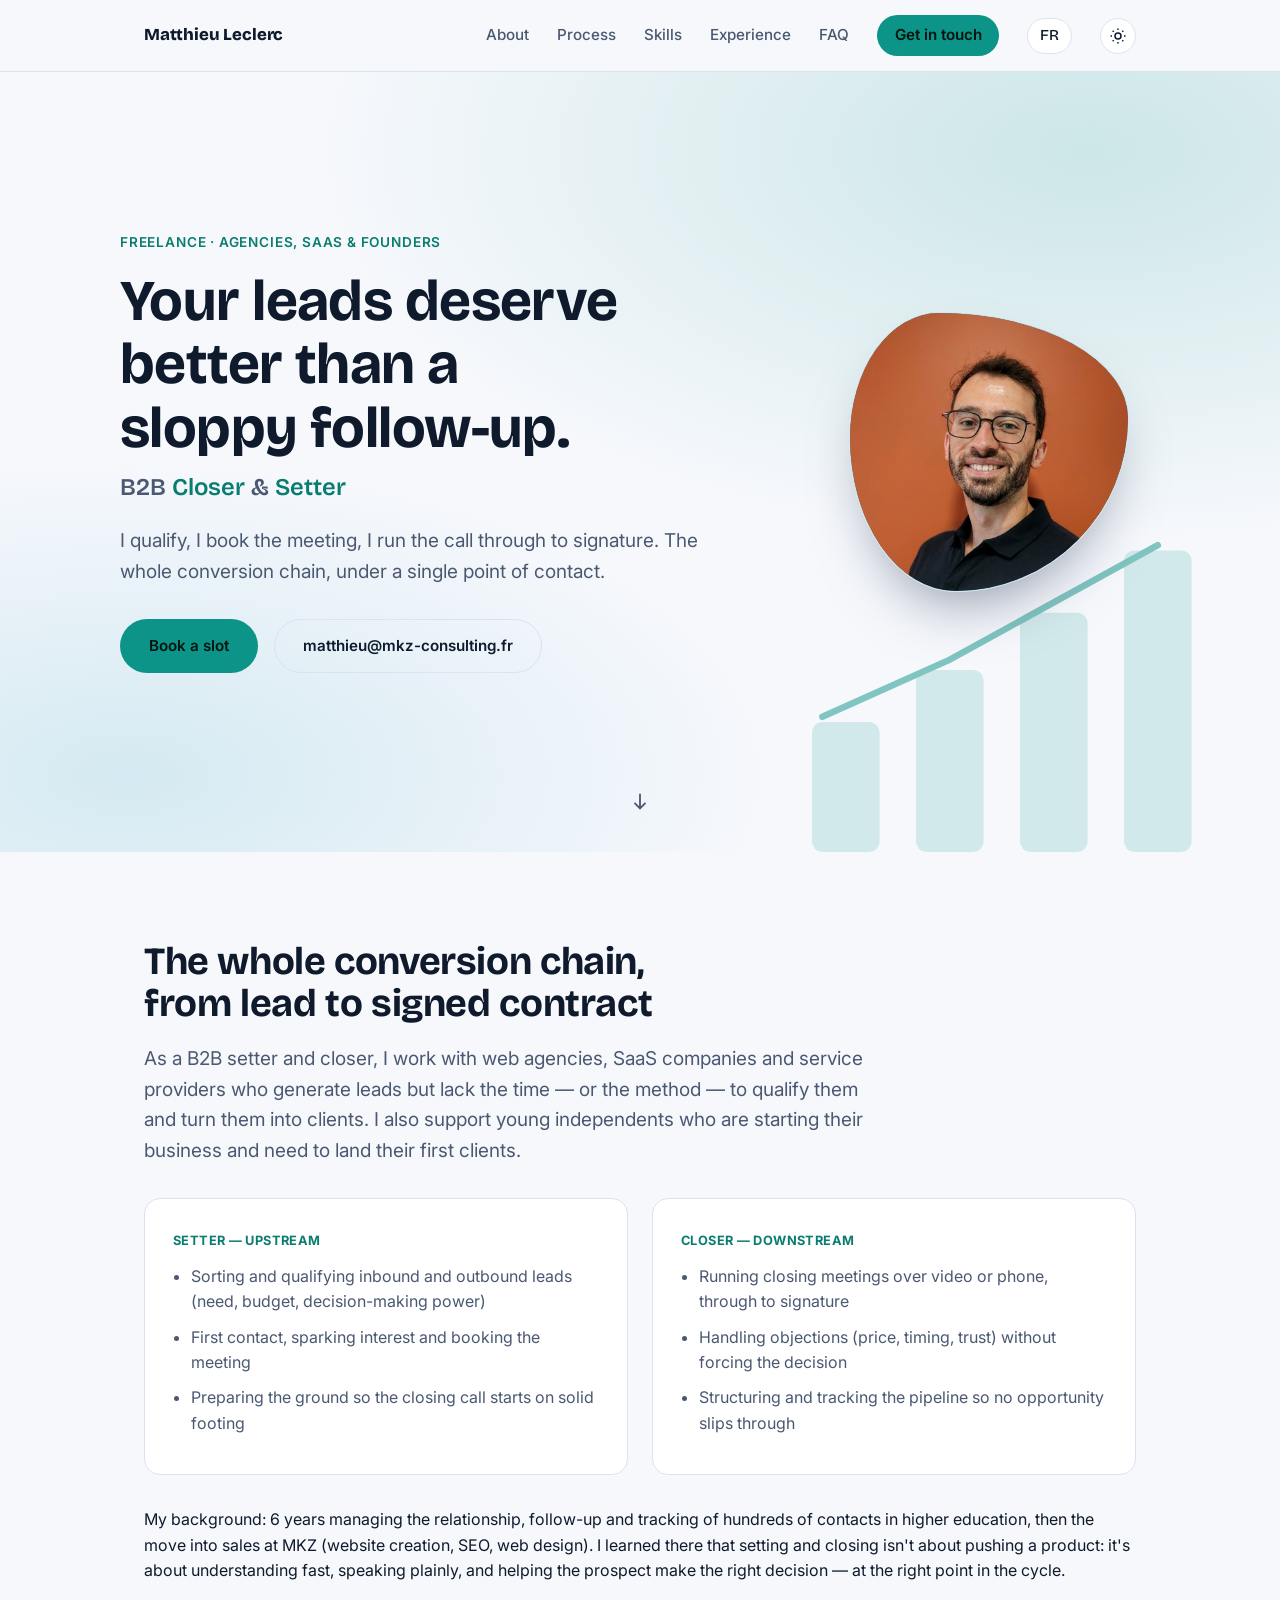
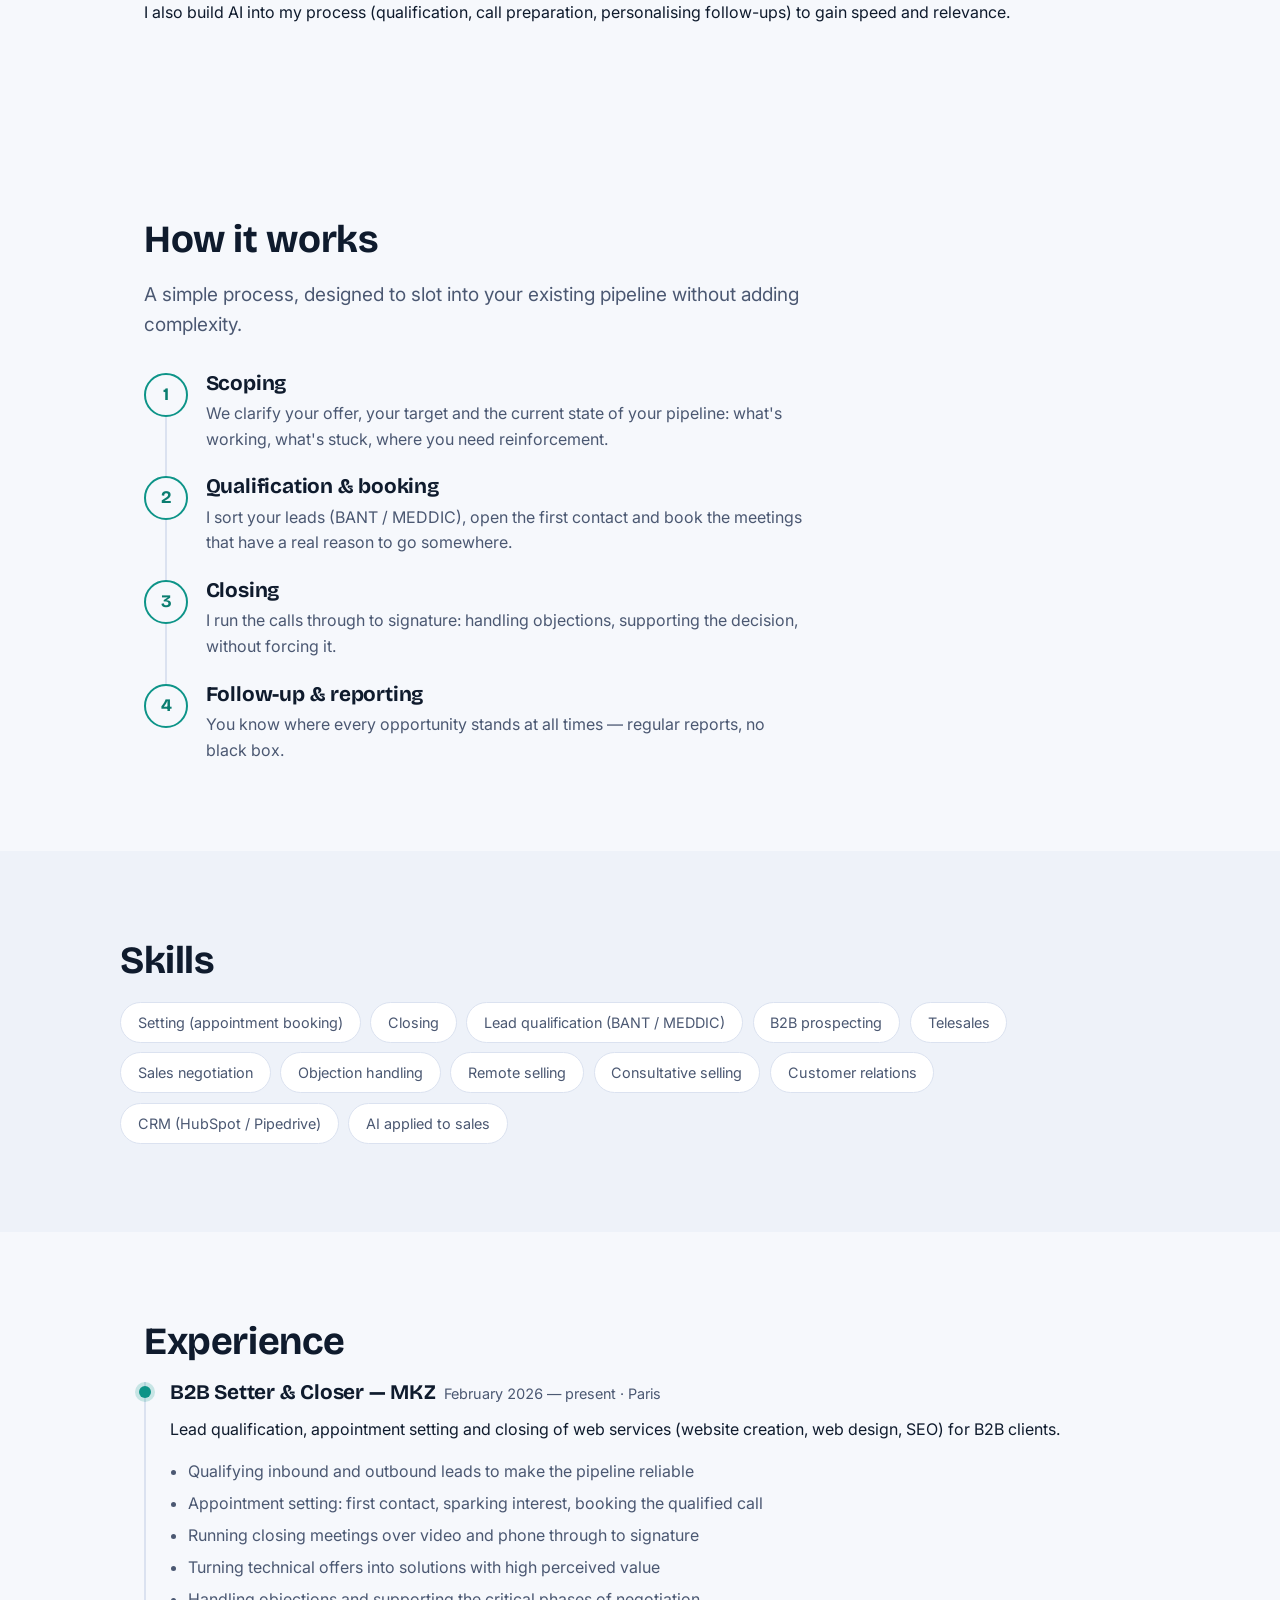
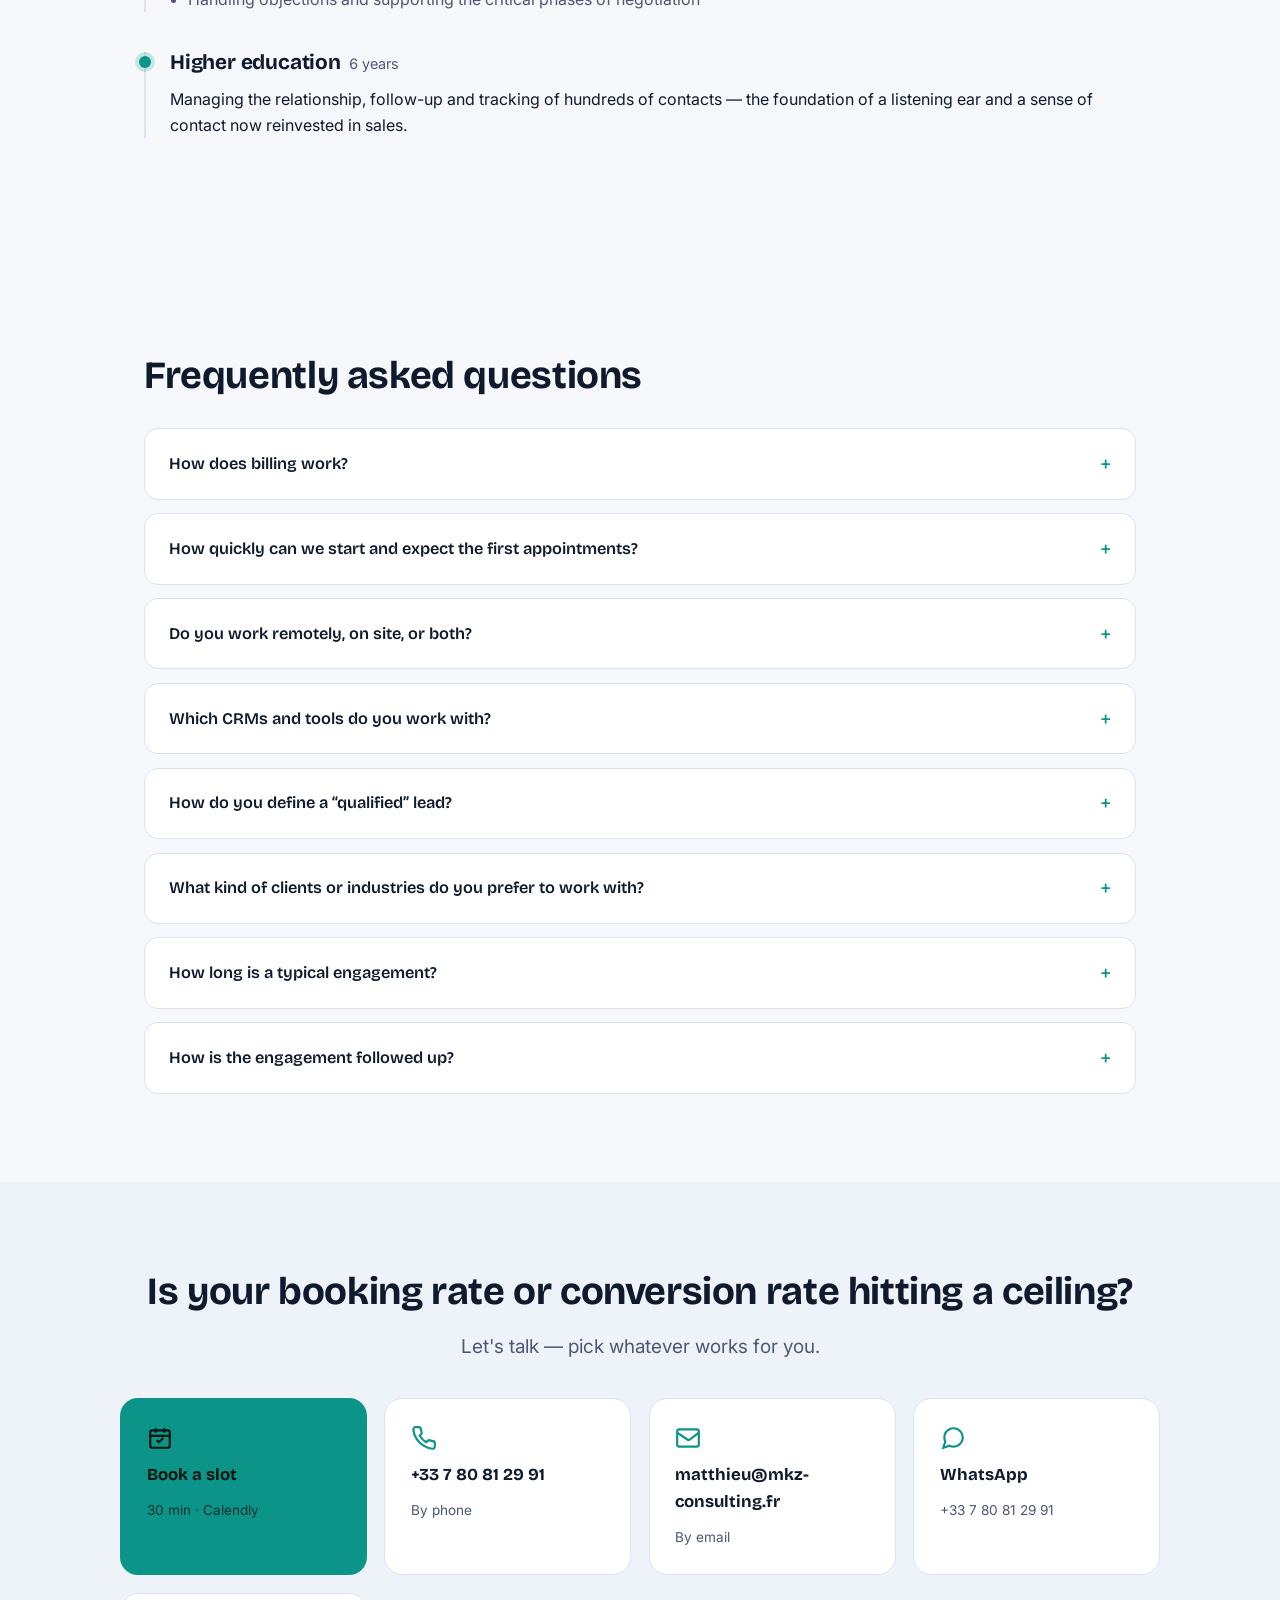
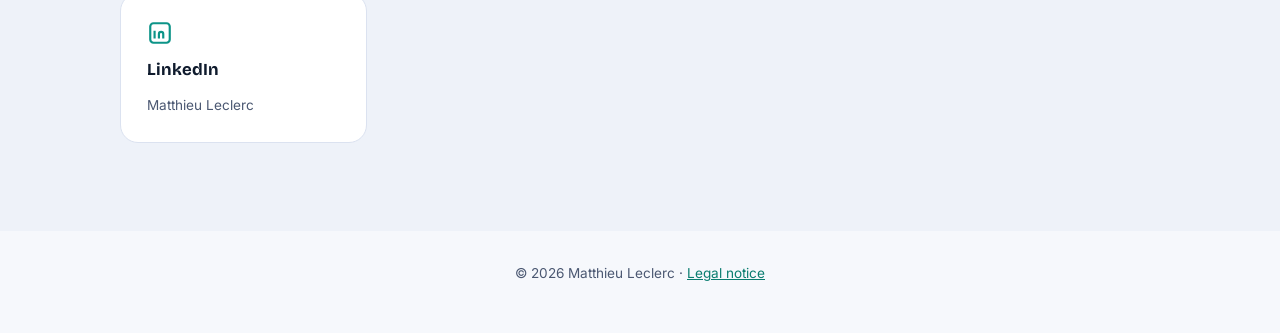
==== en/index.html @ a2249549 "Ajout de la version anglaise du site + bouton de bascule FR/EN - Pages traduites : en/index.html et " ====
<!DOCTYPE html>
<html lang="en">
<head>
<meta charset="UTF-8">
<meta name="viewport" content="width=device-width, initial-scale=1.0">
<script>document.documentElement.classList.add('js');</script>
<title>Matthieu Leclerc — B2B Closer & Setter</title>
<meta name="description" content="Matthieu Leclerc, freelance B2B Closer & Setter. Lead qualification, appointment setting and closing for web agencies and SaaS companies.">

<meta property="og:type" content="website">
<meta property="og:title" content="Matthieu Leclerc — B2B Closer & Setter">
<meta property="og:description" content="I turn your qualified leads into signed clients. Web agencies, SaaS, B2B services.">
<meta property="og:image" content="https://site-matthieu.mat-leclerc95.workers.dev/assets/og-image.png">
<meta property="og:image:width" content="1200">
<meta property="og:image:height" content="630">
<meta property="og:url" content="https://site-matthieu.mat-leclerc95.workers.dev/en/">
<meta property="og:locale" content="en_GB">
<meta property="og:locale:alternate" content="fr_FR">
<meta name="twitter:card" content="summary_large_image">
<meta name="twitter:image" content="https://site-matthieu.mat-leclerc95.workers.dev/assets/og-image.png">

<meta name="theme-color" content="#f6f8fc" media="(prefers-color-scheme: light)">
<meta name="theme-color" content="#0a1220" media="(prefers-color-scheme: dark)">

<link rel="canonical" href="https://site-matthieu.mat-leclerc95.workers.dev/en/">
<link rel="alternate" hreflang="fr" href="https://site-matthieu.mat-leclerc95.workers.dev/">
<link rel="alternate" hreflang="en" href="https://site-matthieu.mat-leclerc95.workers.dev/en/">
<link rel="alternate" hreflang="x-default" href="https://site-matthieu.mat-leclerc95.workers.dev/">

<link rel="icon" type="image/svg+xml" href="data:image/svg+xml,%3Csvg xmlns='http://www.w3.org/2000/svg' viewBox='0 0 64 64'%3E%3Crect width='64' height='64' rx='14' fill='%230a1220'/%3E%3Ctext x='32' y='43' font-family='Arial,sans-serif' font-weight='800' font-size='28' fill='%2334d9b4' text-anchor='middle'%3EML%3C/text%3E%3C/svg%3E">
<link rel="icon" type="image/png" sizes="32x32" href="../assets/favicon-32.png">
<link rel="apple-touch-icon" sizes="180x180" href="../assets/apple-touch-icon.png">
<link rel="manifest" href="../manifest.json">

<link rel="preload" as="image" href="../assets/photo.jpg" fetchpriority="high">

<link rel="preconnect" href="https://fonts.googleapis.com">
<link rel="preconnect" href="https://fonts.gstatic.com" crossorigin>
<link href="https://fonts.googleapis.com/css2?family=Bricolage+Grotesque:opsz,wght@12..96,500..800&family=Inter:wght@400;500;600;700&display=swap" rel="stylesheet">
<link rel="stylesheet" href="../style.css">

<script type="application/ld+json">
{
  "@context": "https://schema.org",
  "@type": "Person",
  "name": "Matthieu Leclerc",
  "jobTitle": "B2B Closer & Setter",
  "email": "mailto:matthieu@mkz-consulting.fr",
  "telephone": "+33780812991",
  "sameAs": ["https://www.linkedin.com/in/matthieu-leclerc-03a3b478/"],
  "worksFor": { "@type": "Organization", "name": "MKZ" },
  "knowsAbout": ["Closing", "Setting", "B2B prospecting", "Consultative selling", "Lead qualification"]
}
</script>
<script type="application/ld+json">
{
  "@context": "https://schema.org",
  "@type": "FAQPage",
  "mainEntity": [
    {
      "@type": "Question",
      "name": "How does billing work?",
      "acceptedAnswer": { "@type": "Answer", "text": "Billing adapts to your situation: payment in full at the start of the engagement, or deferred payment across several instalments if needed." }
    },
    {
      "@type": "Question",
      "name": "How quickly can we start and expect the first appointments?",
      "acceptedAnswer": { "@type": "Answer", "text": "From the first conversation: the engagement can start as early as the next day, within a week at most once the terms are agreed." }
    },
    {
      "@type": "Question",
      "name": "Do you work remotely, on site, or both?",
      "acceptedAnswer": { "@type": "Answer", "text": "Both: remotely, and on site anywhere in the Paris region (Île-de-France)." }
    },
    {
      "@type": "Question",
      "name": "Which CRMs and tools do you work with?",
      "acceptedAnswer": { "@type": "Answer", "text": "HubSpot, currently." }
    },
    {
      "@type": "Question",
      "name": "How do you define a qualified lead?",
      "acceptedAnswer": { "@type": "Answer", "text": "A contact that meets two criteria: they match the target profile (industry, company size, role or decision-making power), and they show concrete interest through an engaging action — downloading a document, visiting the pricing page, requesting a demo." }
    },
    {
      "@type": "Question",
      "name": "What kind of clients or industries do you prefer to work with?",
      "acceptedAnswer": { "@type": "Answer", "text": "Primarily young independents starting their business who need to land their first clients, along with web agencies, SaaS companies and B2B service providers. The situation matters more than the industry." }
    },
    {
      "@type": "Question",
      "name": "How long is a typical engagement?",
      "acceptedAnswer": { "@type": "Answer", "text": "Open to any type of engagement. So far, one-off projects only, but ongoing support is also possible." }
    },
    {
      "@type": "Question",
      "name": "How is the engagement followed up?",
      "acceptedAnswer": { "@type": "Answer", "text": "Active follow-up: regular progress check-ins, and a continuous line kept open between client and provider until the engagement is complete." }
    }
  ]
}
</script>
</head>
<body>

<a href="#main" class="skip-link">Skip to content</a>

<header class="nav" id="site-nav">
  <div class="nav-inner">
    <a href="#top" class="nav-logo">Matthieu Leclerc</a>

    <button type="button" class="nav-toggle" id="nav-toggle" aria-expanded="false" aria-controls="nav-menu">
      <span class="nav-toggle-bar"></span>
      <span class="nav-toggle-bar"></span>
      <span class="nav-toggle-bar"></span>
      <span class="sr-only">Menu</span>
    </button>

    <nav id="nav-menu" class="nav-menu">
      <a href="#about">About</a>
      <a href="#process">Process</a>
      <a href="#services">Skills</a>
      <a href="#parcours">Experience</a>
      <a href="#faq">FAQ</a>
      <a href="#contact" class="nav-cta">Get in touch</a>
      <a href="../" class="lang-switch" hreflang="fr" aria-label="Lire cette page en français">FR</a>
      <button type="button" class="theme-toggle" id="theme-toggle" aria-label="Switch theme">
        <svg class="icon-sun" viewBox="0 0 24 24" fill="none" stroke="currentColor" stroke-width="2"><circle cx="12" cy="12" r="4"/><path d="M12 2v2M12 20v2M4.9 4.9l1.4 1.4M17.7 17.7l1.4 1.4M2 12h2M20 12h2M4.9 19.1l1.4-1.4M17.7 6.3l1.4-1.4"/></svg>
        <svg class="icon-moon" viewBox="0 0 24 24" fill="none" stroke="currentColor" stroke-width="2"><path d="M21 12.8A9 9 0 1 1 11.2 3a7 7 0 0 0 9.8 9.8Z"/></svg>
      </button>
    </nav>
  </div>
</header>

<main id="main">

  <section class="hero" id="top">
    <div class="hero-bg" aria-hidden="true">
      <svg class="hero-bars" viewBox="0 0 200 120" preserveAspectRatio="xMidYMax slice" aria-hidden="true">
        <rect x="10" y="70" width="26" height="50" rx="4"/>
        <rect x="50" y="50" width="26" height="70" rx="4"/>
        <rect x="90" y="28" width="26" height="92" rx="4"/>
        <rect x="130" y="4" width="26" height="116" rx="4"/>
        <path d="M14 68 L63 46 L103 24 L143 2" stroke-linecap="round"/>
      </svg>
    </div>

    <div class="hero-inner reveal">
      <div class="hero-text">
        <p class="eyebrow">Freelance · Agencies, SaaS &amp; founders</p>
        <h1>Your leads deserve better than a sloppy follow-up.</h1>
        <p class="hero-role">B2B <span>Closer</span> &amp; <span>Setter</span></p>
        <p class="lead hero-lead">
          I qualify, I book the meeting, I run the call through to signature.
          The whole conversion chain, under a single point of contact.
        </p>
        <div class="hero-actions">
          <a href="https://calendly.com/matthieu-mkz-consulting/30min" class="btn btn-primary" target="_blank" rel="noopener">Book a slot</a>
          <a href="mailto:matthieu@mkz-consulting.fr" class="btn btn-ghost">matthieu@mkz-consulting.fr</a>
        </div>
      </div>

      <div class="hero-photo">
        <div class="hero-photo-fallback" aria-hidden="true">ML</div>
        <img src="../assets/photo.jpg" alt="Portrait of Matthieu Leclerc" class="hero-photo-img" width="800" height="800" loading="eager" fetchpriority="high" onerror="this.style.display='none'">
      </div>
    </div>

    <a href="#about" class="scroll-cue" aria-label="Discover more">
      <svg viewBox="0 0 24 24" fill="none" stroke="currentColor" stroke-width="2"><path d="M12 4v16M6 14l6 6 6-6"/></svg>
    </a>
  </section>

  <section id="about" class="section reveal">
    <h2>The whole conversion chain, from lead to signed contract</h2>
    <p class="lead">
      As a B2B setter and closer, I work with web agencies, SaaS companies and service providers
      who generate leads but lack the time — or the method — to qualify them and turn them into
      clients. I also support young independents who are starting their business and need to land
      their first clients.
    </p>

    <div class="grid-2">
      <div class="card reveal">
        <span class="tag">Setter — upstream</span>
        <ul>
          <li>Sorting and qualifying inbound and outbound leads (need, budget, decision-making power)</li>
          <li>First contact, sparking interest and booking the meeting</li>
          <li>Preparing the ground so the closing call starts on solid footing</li>
        </ul>
      </div>
      <div class="card reveal">
        <span class="tag">Closer — downstream</span>
        <ul>
          <li>Running closing meetings over video or phone, through to signature</li>
          <li>Handling objections (price, timing, trust) without forcing the decision</li>
          <li>Structuring and tracking the pipeline so no opportunity slips through</li>
        </ul>
      </div>
    </div>

    <p class="reveal">
      My background: 6 years managing the relationship, follow-up and tracking of hundreds of
      contacts in higher education, then the move into sales at MKZ (website creation, SEO,
      web design). I learned there that setting and closing isn't about pushing a product: it's
      about understanding fast, speaking plainly, and helping the prospect make the right decision —
      at the right point in the cycle.
    </p>
    <p class="reveal">
      I also build AI into my process (qualification, call preparation, personalising follow-ups)
      to gain speed and relevance.
    </p>
  </section>

  <section id="process" class="section">
    <h2 class="reveal">How it works</h2>
    <p class="lead reveal">
      A simple process, designed to slot into your existing pipeline without adding complexity.
    </p>

    <ol class="process-list">
      <li class="process-item reveal">
        <span class="process-num">1</span>
        <div>
          <h3>Scoping</h3>
          <p>We clarify your offer, your target and the current state of your pipeline: what's working, what's stuck, where you need reinforcement.</p>
        </div>
      </li>
      <li class="process-item reveal">
        <span class="process-num">2</span>
        <div>
          <h3>Qualification &amp; booking</h3>
          <p>I sort your leads (BANT / MEDDIC), open the first contact and book the meetings that have a real reason to go somewhere.</p>
        </div>
      </li>
      <li class="process-item reveal">
        <span class="process-num">3</span>
        <div>
          <h3>Closing</h3>
          <p>I run the calls through to signature: handling objections, supporting the decision, without forcing it.</p>
        </div>
      </li>
      <li class="process-item reveal">
        <span class="process-num">4</span>
        <div>
          <h3>Follow-up &amp; reporting</h3>
          <p>You know where every opportunity stands at all times — regular reports, no black box.</p>
        </div>
      </li>
    </ol>
  </section>

  <section id="services" class="section section-alt">
    <h2 class="reveal">Skills</h2>
    <div class="tags reveal">
      <span>Setting (appointment booking)</span>
      <span>Closing</span>
      <span>Lead qualification (BANT / MEDDIC)</span>
      <span>B2B prospecting</span>
      <span>Telesales</span>
      <span>Sales negotiation</span>
      <span>Objection handling</span>
      <span>Remote selling</span>
      <span>Consultative selling</span>
      <span>Customer relations</span>
      <span>CRM (HubSpot / Pipedrive)</span>
      <span>AI applied to sales</span>
    </div>
  </section>

  <section id="parcours" class="section">
    <h2 class="reveal">Experience</h2>
    <div class="timeline-item reveal">
      <div class="timeline-heading">
        <h3>B2B Setter &amp; Closer — MKZ</h3>
        <span class="timeline-date">February 2026 — present · Paris</span>
      </div>
      <p>
        Lead qualification, appointment setting and closing of web services (website creation,
        web design, SEO) for B2B clients.
      </p>
      <ul>
        <li>Qualifying inbound and outbound leads to make the pipeline reliable</li>
        <li>Appointment setting: first contact, sparking interest, booking the qualified call</li>
        <li>Running closing meetings over video and phone through to signature</li>
        <li>Turning technical offers into solutions with high perceived value</li>
        <li>Handling objections and supporting the critical phases of negotiation</li>
      </ul>
    </div>
    <div class="timeline-item reveal">
      <div class="timeline-heading">
        <h3>Higher education</h3>
        <span class="timeline-date">6 years</span>
      </div>
      <p>
        Managing the relationship, follow-up and tracking of hundreds of contacts — the foundation
        of a listening ear and a sense of contact now reinvested in sales.
      </p>
    </div>
  </section>

  <section id="faq" class="section">
    <h2 class="reveal">Frequently asked questions</h2>

    <div class="faq-list reveal">
      <details class="faq-item">
        <summary>How does billing work?</summary>
        <p>Billing adapts to your situation: payment in full at the start of the engagement, or deferred payment across several instalments if needed.</p>
      </details>
      <details class="faq-item">
        <summary>How quickly can we start and expect the first appointments?</summary>
        <p>From the first conversation: the engagement can start as early as the next day, within a week at most once the terms are agreed.</p>
      </details>
      <details class="faq-item">
        <summary>Do you work remotely, on site, or both?</summary>
        <p>Both: remotely, and on site anywhere in the Paris region (Île-de-France).</p>
      </details>
      <details class="faq-item">
        <summary>Which CRMs and tools do you work with?</summary>
        <p>HubSpot, currently.</p>
      </details>
      <details class="faq-item">
        <summary>How do you define a &ldquo;qualified&rdquo; lead?</summary>
        <p>A contact that meets two criteria: they match the target profile (industry, company size, role or decision-making power), and they show concrete interest through an engaging action — downloading a document, visiting the pricing page, requesting a demo&hellip;</p>
      </details>
      <details class="faq-item">
        <summary>What kind of clients or industries do you prefer to work with?</summary>
        <p>Primarily young independents starting their business who need to land their first clients, along with web agencies, SaaS companies and B2B service providers. The situation matters more than the industry: tradespeople, sales reps, consultants&hellip;</p>
      </details>
      <details class="faq-item">
        <summary>How long is a typical engagement?</summary>
        <p>Open to any type of engagement. So far, one-off projects only, but I'm also available for ongoing support.</p>
      </details>
      <details class="faq-item">
        <summary>How is the engagement followed up?</summary>
        <p>Active follow-up: regular progress check-ins, and a continuous line kept open between you and me until the engagement is complete.</p>
      </details>
    </div>
  </section>

  <section id="contact" class="section section-alt contact">
    <h2 class="reveal">Is your booking rate or conversion rate hitting a ceiling?</h2>
    <p class="lead reveal">Let's talk — pick whatever works for you.</p>

    <div class="contact-grid reveal">
      <a href="https://calendly.com/matthieu-mkz-consulting/30min" class="contact-card contact-card-primary" target="_blank" rel="noopener">
        <svg class="contact-icon" viewBox="0 0 24 24" fill="none" stroke="currentColor" stroke-width="2"><rect x="3" y="5" width="18" height="16" rx="2"/><path d="M3 10h18M8 3v4M16 3v4"/><path d="M9 14l2 2 4-4"/></svg>
        <span class="contact-label">Book a slot</span>
        <span class="contact-value">30 min · Calendly</span>
      </a>
      <a href="tel:+33780812991" class="contact-card">
        <svg class="contact-icon" viewBox="0 0 24 24" fill="none" stroke="currentColor" stroke-width="2"><path d="M22 16.92v3a2 2 0 0 1-2.18 2 19.79 19.79 0 0 1-8.63-3.07 19.5 19.5 0 0 1-6-6 19.79 19.79 0 0 1-3.07-8.67A2 2 0 0 1 4.11 2h3a2 2 0 0 1 2 1.72c.127.96.361 1.903.7 2.81a2 2 0 0 1-.45 2.11L8.09 9.91a16 16 0 0 0 6 6l1.27-1.27a2 2 0 0 1 2.11-.45c.907.339 1.85.573 2.81.7A2 2 0 0 1 22 16.92z"/></svg>
        <span class="contact-label">+33 7 80 81 29 91</span>
        <span class="contact-value">By phone</span>
      </a>
      <a href="mailto:matthieu@mkz-consulting.fr" class="contact-card">
        <svg class="contact-icon" viewBox="0 0 24 24" fill="none" stroke="currentColor" stroke-width="2"><rect x="2" y="4" width="20" height="16" rx="2"/><path d="m2 7 9.4 6.4a2 2 0 0 0 2.2 0L22 7"/></svg>
        <span class="contact-label">matthieu@mkz-consulting.fr</span>
        <span class="contact-value">By email</span>
      </a>
      <a href="https://wa.me/33780812991" class="contact-card" target="_blank" rel="noopener">
        <svg class="contact-icon" viewBox="0 0 24 24" fill="none" stroke="currentColor" stroke-width="2"><path d="M21 11.5a8.38 8.38 0 0 1-.9 3.8 8.5 8.5 0 0 1-7.6 4.7 8.38 8.38 0 0 1-3.8-.9L3 21l1.9-5.7a8.38 8.38 0 0 1-.9-3.8 8.5 8.5 0 0 1 4.7-7.6 8.38 8.38 0 0 1 3.8-.9h.5a8.48 8.48 0 0 1 8 8v.5z"/></svg>
        <span class="contact-label">WhatsApp</span>
        <span class="contact-value">+33 7 80 81 29 91</span>
      </a>
      <a href="https://www.linkedin.com/in/matthieu-leclerc-03a3b478/" class="contact-card" target="_blank" rel="noopener">
        <svg class="contact-icon" viewBox="0 0 24 24" fill="none" stroke="currentColor" stroke-width="2"><rect x="3" y="3" width="18" height="18" rx="3"/><path d="M7 10v7M7 7v.01M11 17v-4a2 2 0 0 1 4 0v4M11 13v4"/></svg>
        <span class="contact-label">LinkedIn</span>
        <span class="contact-value">Matthieu Leclerc</span>
      </a>
    </div>
  </section>

</main>

<footer class="footer">
  <p>&copy; 2026 Matthieu Leclerc · <a href="legal-notice.html">Legal notice</a></p>
</footer>

<script src="../script.js"></script>
<!-- Cloudflare Web Analytics --><script type='module' src='https://static.cloudflareinsights.com/beacon.min.js' data-cf-beacon='{"token": "97b9f2d6d4c640fead3e6858c09aead7"}'></script><!-- End Cloudflare Web Analytics -->
</body>
</html>
---- style.css ----
/* ---------- Design tokens ---------- */
:root {
  --bg: #f6f8fc;
  --bg-alt: #eef2f9;
  --surface: #ffffff;
  --surface-hover: #f7f9fd;
  --border: #dbe2f0;
  --text: #0f1b2d;
  --text-muted: #4b5872;
  --accent: #0d9488;
  --accent-2: #0891b2;
  --accent-ink: #04140f;
  --accent-text: #0a7d70;
  --shadow: 220 45% 20%;

  --font-display: 'Bricolage Grotesque', system-ui, -apple-system, Segoe UI, sans-serif;
  --font-body: 'Inter', system-ui, -apple-system, Segoe UI, sans-serif;
  --max-width: 1040px;
  --nav-h: 72px;
}

@media (prefers-color-scheme: dark) {
  :root:not([data-theme="light"]) {
    --bg: #0a1220;
    --bg-alt: #0f1a2e;
    --surface: #131f35;
    --surface-hover: #182742;
    --border: #24334f;
    --text: #eef2fb;
    --text-muted: #94a3c2;
    --accent: #2dd4bf;
    --accent-2: #22d3ee;
    --accent-ink: #032420;
    --accent-text: #2dd4bf;
    --shadow: 220 60% 4%;
  }
}

:root[data-theme="dark"] {
  --bg: #0a1220;
  --bg-alt: #0f1a2e;
  --surface: #131f35;
  --surface-hover: #182742;
  --border: #24334f;
  --text: #eef2fb;
  --text-muted: #94a3c2;
  --accent: #2dd4bf;
  --accent-2: #22d3ee;
  --accent-ink: #032420;
  --shadow: 220 60% 4%;
}

/* ---------- Reset & base ---------- */
* { box-sizing: border-box; }
html { scroll-behavior: smooth; }

@media (prefers-reduced-motion: reduce) {
  html { scroll-behavior: auto; }
  *, *::before, *::after { animation-duration: 0.01ms !important; animation-iteration-count: 1 !important; transition-duration: 0.01ms !important; scroll-behavior: auto !important; }
}

body {
  margin: 0;
  font-family: var(--font-body);
  background: var(--bg);
  color: var(--text);
  line-height: 1.6;
  transition: background-color .3s ease, color .3s ease;
}

img { max-width: 100%; display: block; }

h1, h2, h3 {
  font-family: var(--font-display);
  line-height: 1.1;
  font-weight: 700;
  text-wrap: balance;
  letter-spacing: -0.01em;
}

h2 { font-size: clamp(1.6rem, 1.15rem + 2vw, 2.4rem); margin: 0 0 1.25rem; }
h3 { font-size: clamp(1.1rem, 1rem + 0.5vw, 1.3rem); margin: 0 0 0.25rem; color: var(--text); }

p { margin: 0 0 1rem; }
a { color: var(--accent-text); }

.lead { font-size: clamp(1.02rem, 0.95rem + 0.3vw, 1.2rem); color: var(--text-muted); max-width: 62ch; }

.sr-only {
  position: absolute; width: 1px; height: 1px; padding: 0; margin: -1px;
  overflow: hidden; clip: rect(0,0,0,0); white-space: nowrap; border: 0;
}

.skip-link {
  position: absolute; left: 1rem; top: -3rem;
  background: var(--accent); color: var(--accent-ink);
  padding: 0.6rem 1rem; border-radius: 8px; font-weight: 600;
  transition: top .2s ease; z-index: 100;
}
.skip-link:focus { top: 1rem; }

:focus-visible {
  outline: 2px solid var(--accent);
  outline-offset: 3px;
  border-radius: 4px;
}

/* ---------- Nav ---------- */
.nav {
  position: sticky;
  top: 0;
  z-index: 20;
  height: var(--nav-h);
  display: flex;
  align-items: center;
  background: color-mix(in srgb, var(--bg) 82%, transparent);
  backdrop-filter: blur(10px);
  border-bottom: 1px solid var(--border);
}

.nav-inner {
  max-width: var(--max-width);
  margin: 0 auto;
  padding: 0 1.5rem;
  width: 100%;
  display: flex;
  align-items: center;
  justify-content: space-between;
  gap: 1rem;
}

.nav-logo {
  font-family: var(--font-display);
  font-weight: 800;
  letter-spacing: -0.01em;
  color: var(--text);
  text-decoration: none;
  font-size: 1.05rem;
}

.nav-menu {
  display: flex;
  align-items: center;
  gap: 1.75rem;
}

.nav-menu a {
  color: var(--text-muted);
  text-decoration: none;
  font-size: 0.95rem;
  font-weight: 500;
  transition: color .15s ease;
}
.nav-menu a:hover { color: var(--text); }
.nav-menu a.active:not(.nav-cta) { color: var(--text); font-weight: 600; }

.nav-cta {
  color: var(--accent-ink) !important;
  background: var(--accent);
  padding: 0.55rem 1.1rem;
  border-radius: 999px;
  font-weight: 600 !important;
  transition: transform .15s ease, background .15s ease;
}
.nav-cta:hover { background: var(--accent-2); transform: translateY(-1px); }

.theme-toggle {
  display: inline-flex;
  align-items: center;
  justify-content: center;
  width: 36px; height: 36px;
  border-radius: 50%;
  border: 1px solid var(--border);
  background: var(--surface);
  color: var(--text);
  cursor: pointer;
  padding: 0;
}

.lang-switch {
  display: inline-flex;
  align-items: center;
  justify-content: center;
  min-width: 36px; height: 36px;
  padding: 0 0.7rem;
  border-radius: 999px;
  border: 1px solid var(--border);
  background: var(--surface);
  color: var(--text) !important;
  font-family: var(--font-display);
  font-weight: 700;
  font-size: 0.8rem;
  letter-spacing: 0.04em;
  text-decoration: none;
  transition: border-color .15s ease, color .15s ease, transform .15s ease;
}
.lang-switch:hover { border-color: var(--accent); color: var(--accent-text) !important; transform: translateY(-1px); }
.theme-toggle svg { width: 18px; height: 18px; }
.theme-toggle .icon-moon { display: none; }
@media (prefers-color-scheme: dark) {
  :root:not([data-theme="light"]) .theme-toggle .icon-sun { display: none; }
  :root:not([data-theme="light"]) .theme-toggle .icon-moon { display: block; }
}
:root[data-theme="dark"] .theme-toggle .icon-sun { display: none; }
:root[data-theme="dark"] .theme-toggle .icon-moon { display: block; }

.nav-toggle {
  display: none;
  flex-direction: column;
  justify-content: center;
  gap: 4px;
  width: 40px; height: 40px;
  border-radius: 8px;
  border: 1px solid var(--border);
  background: var(--surface);
  cursor: pointer;
  padding: 0;
}
.nav-toggle-bar {
  width: 18px; height: 2px; margin: 0 auto;
  background: var(--text);
  transition: transform .2s ease, opacity .2s ease;
}
.nav-toggle[aria-expanded="true"] .nav-toggle-bar:nth-child(1) { transform: translateY(6px) rotate(45deg); }
.nav-toggle[aria-expanded="true"] .nav-toggle-bar:nth-child(2) { opacity: 0; }
.nav-toggle[aria-expanded="true"] .nav-toggle-bar:nth-child(3) { transform: translateY(-6px) rotate(-45deg); }

@media (max-width: 760px) {
  .nav-toggle { display: flex; }
  .nav-menu {
    position: absolute;
    top: var(--nav-h);
    left: 0; right: 0;
    flex-direction: column;
    align-items: stretch;
    gap: 0;
    background: var(--bg);
    border-bottom: 1px solid var(--border);
    padding: 0.5rem 1.5rem 1.25rem;
    transform: translateY(-8px);
    opacity: 0;
    pointer-events: none;
    transition: transform .2s ease, opacity .2s ease;
  }
  .nav-menu.is-open {
    transform: translateY(0);
    opacity: 1;
    pointer-events: auto;
  }
  .nav-menu a { padding: 0.85rem 0; border-bottom: 1px solid var(--border); }
  .nav-cta { text-align: center; margin-top: 0.75rem; }
  .theme-toggle { margin-top: 0.75rem; align-self: flex-start; }
  .lang-switch { margin-top: 0.75rem; align-self: flex-start; }
}

/* ---------- Hero ---------- */
.hero {
  position: relative;
  overflow: hidden;
  padding: clamp(2.5rem, 6vw, 5rem) 1.5rem clamp(3rem, 8vw, 6rem);
  min-height: min(92vh, 780px);
  display: flex;
  align-items: center;
}

.hero-bg {
  position: absolute;
  inset: 0;
  z-index: -1;
  background:
    radial-gradient(60% 50% at 85% 10%, color-mix(in srgb, var(--accent) 18%, transparent), transparent),
    radial-gradient(50% 40% at 10% 90%, color-mix(in srgb, var(--accent-2) 14%, transparent), transparent),
    var(--bg);
}

.hero-bars {
  position: absolute;
  right: -2%;
  bottom: 0;
  width: min(46vw, 520px);
  height: auto;
  opacity: 0.5;
  fill: none;
}
.hero-bars rect { fill: color-mix(in srgb, var(--accent) 30%, transparent); }
.hero-bars path { stroke: var(--accent); stroke-width: 2.5; }

.hero-inner {
  position: relative;
  max-width: var(--max-width);
  margin: 0 auto;
  width: 100%;
  display: grid;
  grid-template-columns: 1.3fr 0.7fr;
  align-items: center;
  gap: clamp(2rem, 5vw, 4rem);
}

.eyebrow {
  font-size: 0.85rem;
  font-weight: 600;
  letter-spacing: 0.06em;
  text-transform: uppercase;
  color: var(--accent-text);
  margin: 0 0 1rem;
}

.hero-text h1 {
  font-size: clamp(2.1rem, 1.5rem + 3.4vw, 3.6rem);
  margin: 0 0 0.5rem;
}

.hero-role {
  font-family: var(--font-display);
  font-size: clamp(1.15rem, 1rem + 1vw, 1.5rem);
  font-weight: 600;
  margin: 0 0 1.25rem;
  color: var(--text-muted);
}
.hero-role span { color: var(--accent-text); }

.hero-lead { margin-bottom: 2rem; }

.hero-actions { display: flex; gap: 1rem; flex-wrap: wrap; }

.hero-photo {
  position: relative;
  width: min(280px, 60vw);
  aspect-ratio: 1;
  margin-inline: auto;
  border-radius: 32% 68% 62% 38% / 45% 38% 62% 55%;
  overflow: hidden;
  border: 1px solid var(--border);
  box-shadow: 0 30px 60px -25px hsl(var(--shadow) / 0.55);
  background: linear-gradient(155deg, var(--accent), var(--accent-2));
}

.hero-photo-fallback {
  position: absolute; inset: 0;
  display: flex; align-items: center; justify-content: center;
  font-family: var(--font-display);
  font-weight: 800;
  font-size: 4rem;
  color: var(--accent-ink);
}

.hero-photo-img {
  position: absolute; inset: 0;
  width: 100%; height: 100%;
  object-fit: cover;
}

.scroll-cue {
  position: absolute;
  bottom: clamp(1rem, 3vw, 2rem);
  left: 50%;
  transform: translateX(-50%);
  color: var(--text-muted);
  animation: bob 2.2s ease-in-out infinite;
}
.scroll-cue svg { width: 22px; height: 22px; }
@keyframes bob {
  0%, 100% { transform: translate(-50%, 0); }
  50% { transform: translate(-50%, 6px); }
}

@media (max-width: 760px) {
  .hero-inner { grid-template-columns: 1fr; text-align: center; }
  .hero-actions { justify-content: center; }
  .hero-photo { order: -1; width: min(200px, 50vw); }
}

/* ---------- Buttons ---------- */
.btn {
  display: inline-block;
  padding: 0.85rem 1.75rem;
  border-radius: 999px;
  font-weight: 600;
  text-decoration: none;
  font-size: 0.95rem;
  border: 1px solid transparent;
  transition: transform .15s ease, background .15s ease, border-color .15s ease;
}

.btn-primary { background: var(--accent); color: var(--accent-ink); }
.btn-primary:hover { background: var(--accent-2); transform: translateY(-2px); }

.btn-ghost { color: var(--text); border-color: var(--border); }
.btn-ghost:hover { border-color: var(--accent); color: var(--accent-text); transform: translateY(-2px); }

/* ---------- Sections ---------- */
.section {
  max-width: var(--max-width);
  margin: 0 auto;
  padding: clamp(3rem, 7vw, 5.5rem) 1.5rem;
  scroll-margin-top: var(--nav-h);
}

.section-alt { max-width: none; background: var(--bg-alt); }
.section-alt > * { max-width: var(--max-width); margin-left: auto; margin-right: auto; }

/* ---------- Cards / grid ---------- */
.grid-2 { display: grid; grid-template-columns: 1fr 1fr; gap: 1.5rem; margin: 2rem 0; }
@media (max-width: 700px) { .grid-2 { grid-template-columns: 1fr; } }

.card {
  background: var(--surface);
  border: 1px solid var(--border);
  border-radius: 16px;
  padding: 1.75rem;
  transition: transform .2s ease, box-shadow .2s ease, border-color .2s ease;
}
.card:hover {
  transform: translateY(-4px);
  border-color: color-mix(in srgb, var(--accent) 40%, var(--border));
  box-shadow: 0 20px 40px -28px hsl(var(--shadow) / 0.6);
}

.card ul { margin: 0; padding-left: 1.1rem; }
.card li { margin-bottom: 0.6rem; color: var(--text-muted); }

.tag {
  display: inline-block;
  font-size: 0.8rem;
  font-weight: 700;
  letter-spacing: 0.03em;
  text-transform: uppercase;
  color: var(--accent-text);
  margin-bottom: 0.75rem;
}

/* Skill tags */
.tags { display: flex; flex-wrap: wrap; gap: 0.6rem; }
.tags span {
  background: var(--surface);
  border: 1px solid var(--border);
  border-radius: 999px;
  padding: 0.5rem 1.05rem;
  font-size: 0.9rem;
  color: var(--text-muted);
  transition: border-color .15s ease, color .15s ease, transform .15s ease;
}
.tags span:hover { border-color: var(--accent); color: var(--text); transform: translateY(-2px); }

/* ---------- Process ---------- */
.process-list {
  list-style: none;
  margin: 2rem 0 0;
  padding: 0;
  display: grid;
  gap: 1.5rem;
}

.process-item {
  display: grid;
  grid-template-columns: 44px 1fr;
  gap: 1.1rem;
  align-items: start;
  position: relative;
}

.process-item:not(:last-child)::after {
  content: "";
  position: absolute;
  left: 21px;
  top: 44px;
  bottom: -1.5rem;
  width: 2px;
  background: var(--border);
}

.process-num {
  width: 44px;
  height: 44px;
  border-radius: 50%;
  border: 2px solid var(--accent);
  color: var(--accent-text);
  background: var(--bg);
  font-family: var(--font-display);
  font-weight: 700;
  font-size: 1.1rem;
  display: flex;
  align-items: center;
  justify-content: center;
  z-index: 1;
}

.process-item h3 { margin-bottom: 0.35rem; }
.process-item p { color: var(--text-muted); margin-bottom: 0; max-width: 60ch; }

/* ---------- Timeline ---------- */
.timeline-item {
  border-left: 2px solid var(--border);
  padding-left: 1.5rem;
  margin-bottom: 2.5rem;
  position: relative;
}
.timeline-item::before {
  content: "";
  position: absolute;
  left: -7px; top: 4px;
  width: 12px; height: 12px;
  border-radius: 50%;
  background: var(--accent);
  box-shadow: 0 0 0 4px color-mix(in srgb, var(--accent) 20%, transparent);
}

.timeline-heading { display: flex; flex-wrap: wrap; align-items: baseline; gap: 0.5rem; margin-bottom: 0.5rem; }
.timeline-date { color: var(--text-muted); font-size: 0.9rem; font-variant-numeric: tabular-nums; }
.timeline-item ul { padding-left: 1.1rem; color: var(--text-muted); }
.timeline-item li { margin-bottom: 0.4rem; }

/* ---------- FAQ ---------- */
.faq-list {
  display: grid;
  gap: 0.85rem;
  margin-top: 2rem;
}

.faq-item {
  background: var(--surface);
  border: 1px solid var(--border);
  border-radius: 14px;
  padding: 0.2rem 1.5rem;
  transition: border-color .15s ease;
}
.faq-item:hover { border-color: color-mix(in srgb, var(--accent) 35%, var(--border)); }

.faq-item summary {
  list-style: none;
  cursor: pointer;
  padding: 1.15rem 1.75rem 1.15rem 0;
  font-family: var(--font-display);
  font-weight: 600;
  font-size: 1.02rem;
  position: relative;
}
.faq-item summary::-webkit-details-marker { display: none; }

.faq-item summary::after {
  content: "+";
  position: absolute;
  right: 0;
  top: 50%;
  transform: translateY(-50%);
  font-family: var(--font-display);
  font-size: 1.4rem;
  font-weight: 400;
  color: var(--accent);
  transition: transform .2s ease;
}
.faq-item[open] summary::after { transform: translateY(-50%) rotate(45deg); }

.faq-item p {
  color: var(--text-muted);
  padding-bottom: 1.25rem;
  margin: 0;
  max-width: 66ch;
}

/* ---------- Contact ---------- */
.contact { text-align: center; }
.contact .lead { margin: 0 auto 1.5rem; }

.contact-grid {
  display: grid;
  grid-template-columns: repeat(auto-fit, minmax(200px, 1fr));
  gap: 1.1rem;
  margin-top: 2.25rem;
  text-align: left;
}
@media (max-width: 560px) {
  .contact-grid { grid-template-columns: 1fr; }
}

.contact-card {
  display: flex;
  flex-direction: column;
  gap: 0.7rem;
  padding: 1.6rem;
  border-radius: 18px;
  border: 1px solid var(--border);
  background: var(--surface);
  color: var(--text);
  text-decoration: none;
  transition: transform .2s ease, box-shadow .2s ease, border-color .2s ease, background .2s ease;
}
.contact-card:hover {
  transform: translateY(-4px);
  border-color: color-mix(in srgb, var(--accent) 40%, var(--border));
  box-shadow: 0 20px 40px -28px hsl(var(--shadow) / 0.6);
}

.contact-icon { width: 26px; height: 26px; color: var(--accent); }

.contact-label {
  font-family: var(--font-display);
  font-weight: 700;
  font-size: 1.05rem;
  word-break: break-word;
}

.contact-value { font-size: 0.85rem; color: var(--text-muted); }

.contact-card-primary {
  background: var(--accent);
  color: var(--accent-ink);
  border-color: transparent;
}
.contact-card-primary .contact-icon { color: var(--accent-ink); }
.contact-card-primary .contact-value { color: var(--accent-ink); opacity: 0.75; }
.contact-card-primary:hover { background: var(--accent-2); }

/* ---------- Footer ---------- */
.footer { text-align: center; padding: 2rem 1.5rem; color: var(--text-muted); font-size: 0.85rem; }

/* ---------- Scroll reveal ---------- */
/* Hidden-until-revealed only kicks in once .js is confirmed on <html> (see
   inline script in <head>) and JS has had a chance to attach the
   IntersectionObserver. This keeps content visible by default if JS fails
   to load, instead of leaving it permanently hidden at opacity: 0. */
.js .reveal {
  opacity: 0;
  transform: translateY(18px);
  transition: opacity .6s ease, transform .6s ease;
}
.reveal.in-view { opacity: 1; transform: translateY(0); }

@media (prefers-reduced-motion: reduce) {
  .reveal { opacity: 1; transform: none; transition: none; }
  .scroll-cue { animation: none; }
}
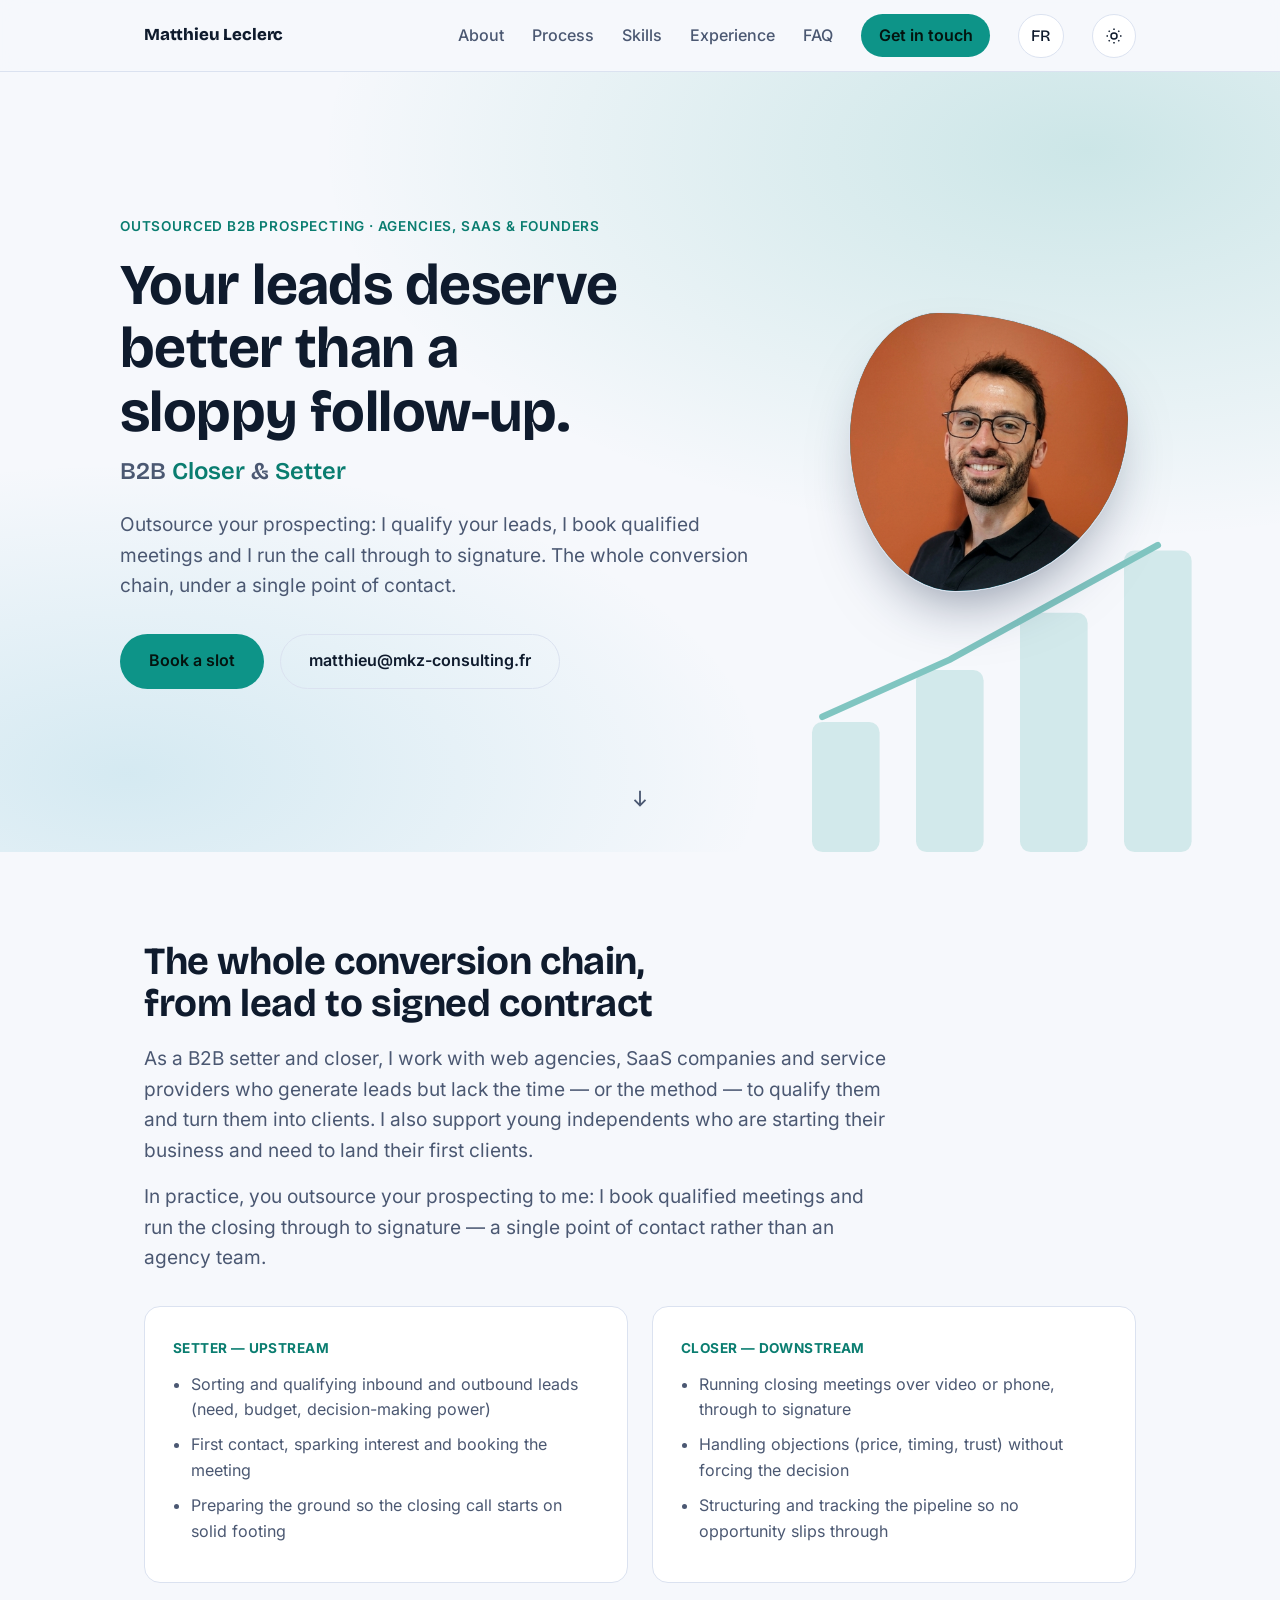
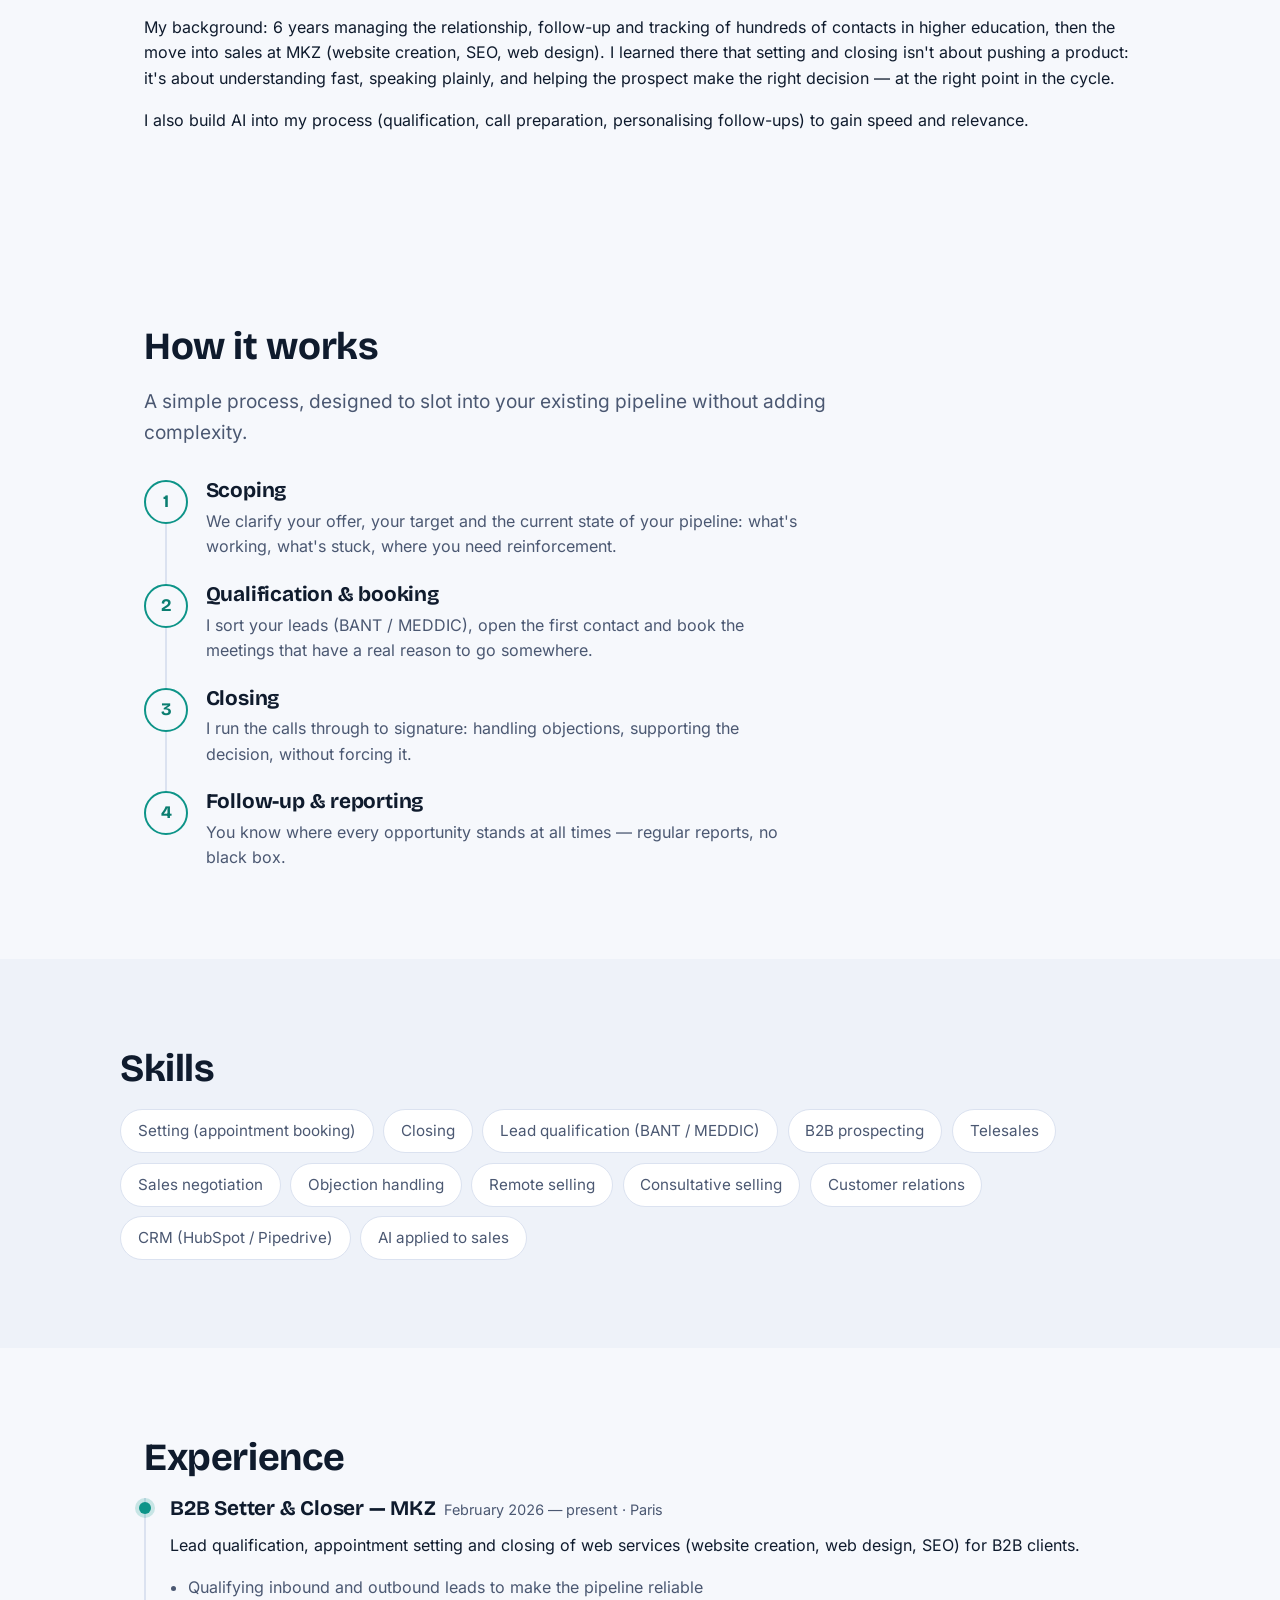
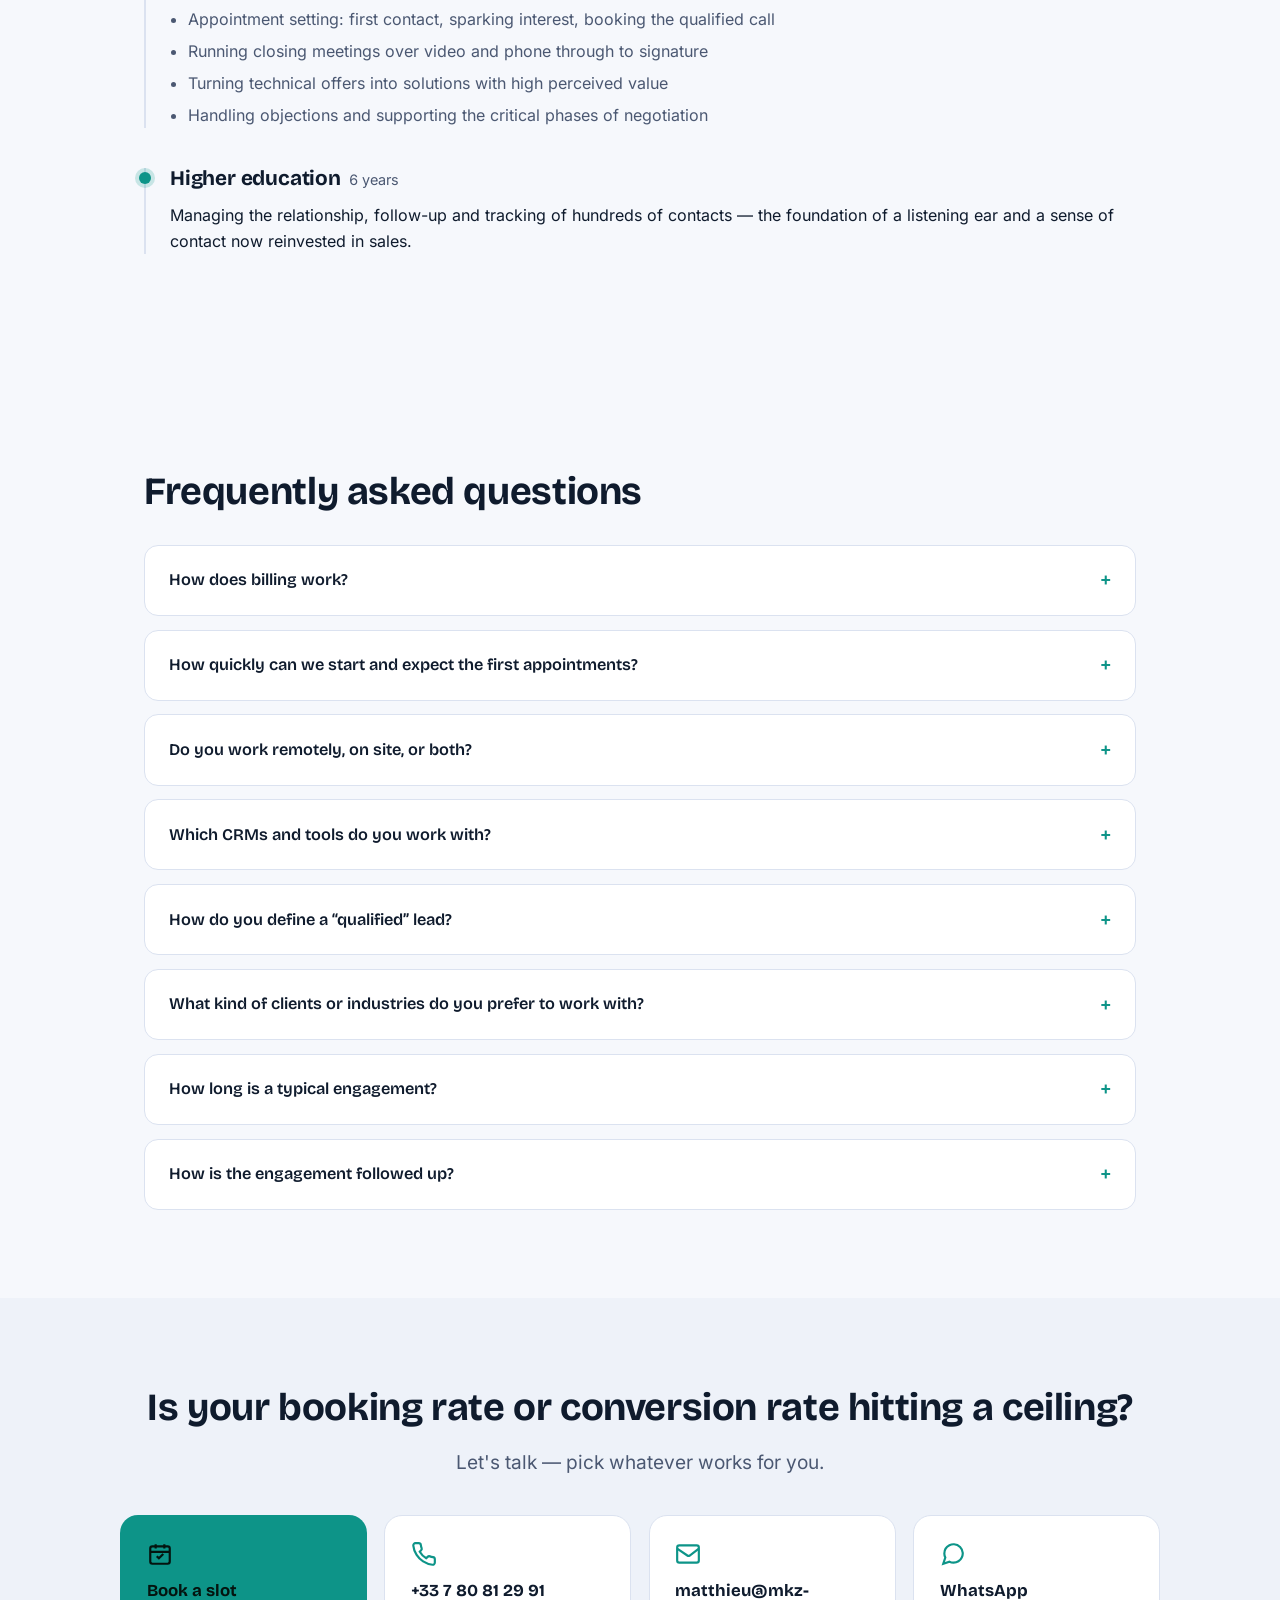
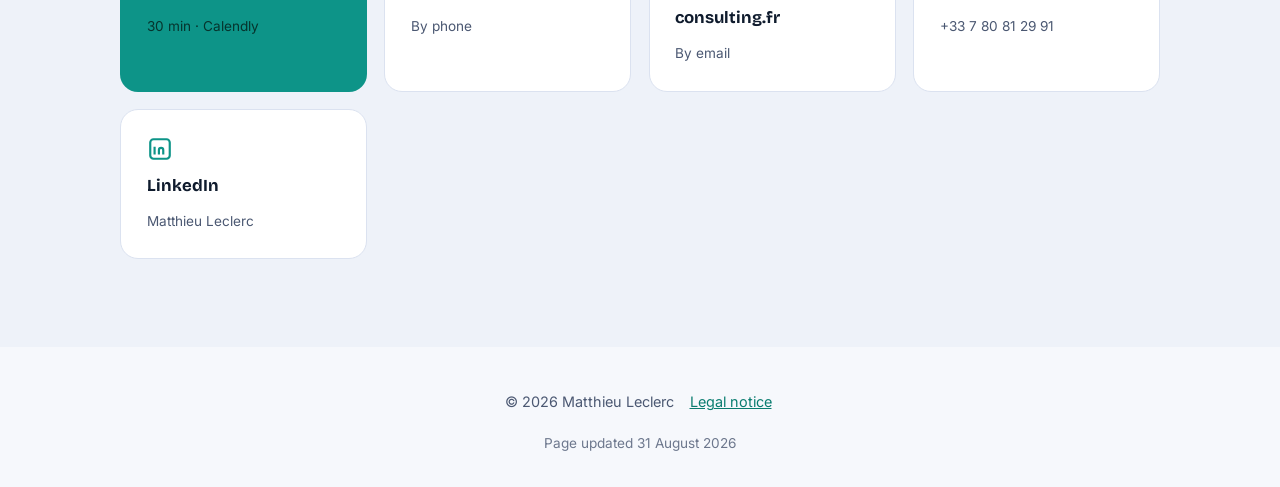
==== commit 20a719dc: "Applique les corrections des audits technique et SEO/GEO Sécurité - _headers : HSTS, CSP, X-Frame-Op" ====
--- a/en/index.html
+++ b/en/index.html
@@ -4,8 +4,8 @@
 <meta charset="UTF-8">
 <meta name="viewport" content="width=device-width, initial-scale=1.0">
 <script>document.documentElement.classList.add('js');</script>
-<title>Matthieu Leclerc — B2B Closer & Setter</title>
-<meta name="description" content="Matthieu Leclerc, freelance B2B Closer & Setter. Lead qualification, appointment setting and closing for web agencies and SaaS companies.">
+<title>Outsourced B2B prospecting — Matthieu Leclerc, Closer & Setter</title>
+<meta name="description" content="Outsource your B2B prospecting to a single point of contact: lead qualification, qualified meetings and closing through to signature. Freelance, Paris region.">
 
 <meta property="og:type" content="website">
 <meta property="og:title" content="Matthieu Leclerc — B2B Closer & Setter">
@@ -34,9 +34,8 @@
 
 <link rel="preload" as="image" href="../assets/photo.jpg" fetchpriority="high">
 
-<link rel="preconnect" href="https://fonts.googleapis.com">
-<link rel="preconnect" href="https://fonts.gstatic.com" crossorigin>
-<link href="https://fonts.googleapis.com/css2?family=Bricolage+Grotesque:opsz,wght@12..96,500..800&family=Inter:wght@400;500;600;700&display=swap" rel="stylesheet">
+<link rel="preload" as="font" type="font/woff2" href="../assets/fonts/inter-latin.woff2" crossorigin>
+<link rel="preload" as="font" type="font/woff2" href="../assets/fonts/bricolage-grotesque-latin.woff2" crossorigin>
 <link rel="stylesheet" href="../style.css">
 
 <script type="application/ld+json">
@@ -100,6 +99,51 @@
   ]
 }
 </script>
+<script type="application/ld+json">
+{
+  "@context": "https://schema.org",
+  "@type": "ProfessionalService",
+  "name": "Matthieu Leclerc — B2B Setting & Closing",
+  "description": "Outsourced B2B prospecting through a single point of contact: lead qualification, qualified appointment setting and closing through to signature.",
+  "url": "https://site-matthieu.mat-leclerc95.workers.dev/en/",
+  "image": "https://site-matthieu.mat-leclerc95.workers.dev/assets/og-image.png",
+  "priceRange": "€€",
+  "areaServed": [
+    { "@type": "AdministrativeArea", "name": "Île-de-France" },
+    { "@type": "Country", "name": "France" }
+  ],
+  "availableLanguage": ["fr", "en"],
+  "provider": {
+    "@type": "Person",
+    "name": "Matthieu Leclerc",
+    "jobTitle": "B2B Closer & Setter",
+    "email": "mailto:matthieu@mkz-consulting.fr",
+    "telephone": "+33780812991",
+    "sameAs": ["https://www.linkedin.com/in/matthieu-leclerc-03a3b478/"],
+    "worksFor": { "@type": "Organization", "name": "MKZ Consulting", "url": "https://mkz-consulting.fr" }
+  },
+  "hasOfferCatalog": {
+    "@type": "OfferCatalog",
+    "name": "Services",
+    "itemListElement": [
+      { "@type": "Offer", "itemOffered": { "@type": "Service", "name": "Setting — lead qualification and B2B appointment booking", "serviceType": "Appointment setting" } },
+      { "@type": "Offer", "itemOffered": { "@type": "Service", "name": "Closing — running meetings through to signature", "serviceType": "Sales closing" } },
+      { "@type": "Offer", "itemOffered": { "@type": "Service", "name": "Full-cycle — setting and closing, single point of contact", "serviceType": "Outsourced B2B sales" } }
+    ]
+  }
+}
+</script>
+<script type="application/ld+json">
+{
+  "@context": "https://schema.org",
+  "@type": "WebPage",
+  "url": "https://site-matthieu.mat-leclerc95.workers.dev/en/",
+  "name": "Outsourced B2B prospecting — Matthieu Leclerc, Closer & Setter",
+  "inLanguage": "en",
+  "dateModified": "2026-08-31",
+  "primaryImageOfPage": "https://site-matthieu.mat-leclerc95.workers.dev/assets/og-image.png"
+}
+</script>
 </head>
 <body>
 
@@ -147,12 +191,13 @@
 
     <div class="hero-inner reveal">
       <div class="hero-text">
-        <p class="eyebrow">Freelance · Agencies, SaaS &amp; founders</p>
+        <p class="eyebrow">Outsourced B2B prospecting · Agencies, SaaS &amp; founders</p>
         <h1>Your leads deserve better than a sloppy follow-up.</h1>
         <p class="hero-role">B2B <span>Closer</span> &amp; <span>Setter</span></p>
         <p class="lead hero-lead">
-          I qualify, I book the meeting, I run the call through to signature.
-          The whole conversion chain, under a single point of contact.
+          Outsource your prospecting: I qualify your leads, I book qualified meetings
+          and I run the call through to signature. The whole conversion chain, under a
+          single point of contact.
         </p>
         <div class="hero-actions">
           <a href="https://calendly.com/matthieu-mkz-consulting/30min" class="btn btn-primary" target="_blank" rel="noopener">Book a slot</a>
@@ -162,7 +207,7 @@
 
       <div class="hero-photo">
         <div class="hero-photo-fallback" aria-hidden="true">ML</div>
-        <img src="../assets/photo.jpg" alt="Portrait of Matthieu Leclerc" class="hero-photo-img" width="800" height="800" loading="eager" fetchpriority="high" onerror="this.style.display='none'">
+        <img src="../assets/photo.jpg" alt="Portrait of Matthieu Leclerc" class="hero-photo-img" width="800" height="800" loading="eager" fetchpriority="high" data-hide-on-error>
       </div>
     </div>
 
@@ -178,6 +223,10 @@
       who generate leads but lack the time — or the method — to qualify them and turn them into
       clients. I also support young independents who are starting their business and need to land
       their first clients.
+    </p>
+    <p class="lead">
+      In practice, you outsource your prospecting to me: I book qualified meetings and run the
+      closing through to signature — a single point of contact rather than an agency team.
     </p>
 
     <div class="grid-2">
@@ -374,7 +423,11 @@
 </main>
 
 <footer class="footer">
-  <p>&copy; 2026 Matthieu Leclerc · <a href="legal-notice.html">Legal notice</a></p>
+  <p>
+    <span>&copy; 2026 Matthieu Leclerc</span>
+    <a href="legal-notice.html">Legal notice</a>
+    <time class="footer-updated" datetime="2026-08-31">Page updated 31 August 2026</time>
+  </p>
 </footer>
 
 <script src="../script.js"></script>
--- a/style.css
+++ b/style.css
@@ -1,3 +1,39 @@
+/* ---------- Self-hosted fonts (RGPD : aucun appel à Google Fonts) ---------- */
+/* Bricolage Grotesque — variable, poids 500..800 */
+@font-face {
+  font-family: 'Bricolage Grotesque';
+  font-style: normal;
+  font-weight: 500 800;
+  font-display: swap;
+  src: url('assets/fonts/bricolage-grotesque-latin.woff2') format('woff2');
+  unicode-range: U+0000-00FF, U+0131, U+0152-0153, U+02BB-02BC, U+02C6, U+02DA, U+02DC, U+0304, U+0308, U+0329, U+2000-206F, U+20AC, U+2122, U+2191, U+2193, U+2212, U+2215, U+FEFF, U+FFFD;
+}
+@font-face {
+  font-family: 'Bricolage Grotesque';
+  font-style: normal;
+  font-weight: 500 800;
+  font-display: swap;
+  src: url('assets/fonts/bricolage-grotesque-latin-ext.woff2') format('woff2');
+  unicode-range: U+0100-02BA, U+02BD-02C5, U+02C7-02CC, U+02CE-02D7, U+02DD-02FF, U+0304, U+0308, U+0329, U+1D00-1DBF, U+1E00-1E9F, U+1EF2-1EFF, U+2020, U+20A0-20AB, U+20AD-20C0, U+2113, U+2C60-2C7F, U+A720-A7FF;
+}
+/* Inter — variable, poids 400..700 */
+@font-face {
+  font-family: 'Inter';
+  font-style: normal;
+  font-weight: 400 700;
+  font-display: swap;
+  src: url('assets/fonts/inter-latin.woff2') format('woff2');
+  unicode-range: U+0000-00FF, U+0131, U+0152-0153, U+02BB-02BC, U+02C6, U+02DA, U+02DC, U+0304, U+0308, U+0329, U+2000-206F, U+20AC, U+2122, U+2191, U+2193, U+2212, U+2215, U+FEFF, U+FFFD;
+}
+@font-face {
+  font-family: 'Inter';
+  font-style: normal;
+  font-weight: 400 700;
+  font-display: swap;
+  src: url('assets/fonts/inter-latin-ext.woff2') format('woff2');
+  unicode-range: U+0100-02BA, U+02BD-02C5, U+02C7-02CC, U+02CE-02D7, U+02DD-02FF, U+0304, U+0308, U+0329, U+1D00-1DBF, U+1E00-1E9F, U+1EF2-1EFF, U+2020, U+20A0-20AB, U+20AD-20C0, U+2113, U+2C60-2C7F, U+A720-A7FF;
+}
+
 /* ---------- Design tokens ---------- */
 :root {
   --bg: #f6f8fc;
@@ -136,6 +172,9 @@
   color: var(--text);
   text-decoration: none;
   font-size: 1.05rem;
+  display: inline-flex;
+  align-items: center;
+  min-height: 44px;
 }
 
 .nav-menu {
@@ -147,7 +186,7 @@
 .nav-menu a {
   color: var(--text-muted);
   text-decoration: none;
-  font-size: 0.95rem;
+  font-size: 1rem;
   font-weight: 500;
   transition: color .15s ease;
 }
@@ -168,7 +207,7 @@
   display: inline-flex;
   align-items: center;
   justify-content: center;
-  width: 36px; height: 36px;
+  width: 44px; height: 44px;
   border-radius: 50%;
   border: 1px solid var(--border);
   background: var(--surface);
@@ -181,7 +220,7 @@
   display: inline-flex;
   align-items: center;
   justify-content: center;
-  min-width: 36px; height: 36px;
+  min-width: 44px; height: 44px;
   padding: 0 0.7rem;
   border-radius: 999px;
   border: 1px solid var(--border);
@@ -189,7 +228,7 @@
   color: var(--text) !important;
   font-family: var(--font-display);
   font-weight: 700;
-  font-size: 0.8rem;
+  font-size: 0.85rem;
   letter-spacing: 0.04em;
   text-decoration: none;
   transition: border-color .15s ease, color .15s ease, transform .15s ease;
@@ -209,7 +248,7 @@
   flex-direction: column;
   justify-content: center;
   gap: 4px;
-  width: 40px; height: 40px;
+  width: 44px; height: 44px;
   border-radius: 8px;
   border: 1px solid var(--border);
   background: var(--surface);
@@ -357,6 +396,11 @@
   transform: translateX(-50%);
   color: var(--text-muted);
   animation: bob 2.2s ease-in-out infinite;
+  display: flex;
+  align-items: center;
+  justify-content: center;
+  width: 44px;
+  height: 44px;
 }
 .scroll-cue svg { width: 22px; height: 22px; }
 @keyframes bob {
@@ -377,7 +421,7 @@
   border-radius: 999px;
   font-weight: 600;
   text-decoration: none;
-  font-size: 0.95rem;
+  font-size: 1rem;
   border: 1px solid transparent;
   transition: transform .15s ease, background .15s ease, border-color .15s ease;
 }
@@ -421,7 +465,7 @@
 
 .tag {
   display: inline-block;
-  font-size: 0.8rem;
+  font-size: 0.85rem;
   font-weight: 700;
   letter-spacing: 0.03em;
   text-transform: uppercase;
@@ -435,8 +479,8 @@
   background: var(--surface);
   border: 1px solid var(--border);
   border-radius: 999px;
-  padding: 0.5rem 1.05rem;
-  font-size: 0.9rem;
+  padding: 0.55rem 1.05rem;
+  font-size: 0.95rem;
   color: var(--text-muted);
   transition: border-color .15s ease, color .15s ease, transform .15s ease;
 }
@@ -612,7 +656,10 @@
 .contact-card-primary:hover { background: var(--accent-2); }
 
 /* ---------- Footer ---------- */
-.footer { text-align: center; padding: 2rem 1.5rem; color: var(--text-muted); font-size: 0.85rem; }
+.footer { text-align: center; padding: 2rem 1.5rem; color: var(--text-muted); font-size: 0.9rem; }
+.footer p { display: flex; flex-wrap: wrap; gap: 0.25rem 0.75rem; align-items: center; justify-content: center; margin: 0; }
+.footer a { display: inline-flex; align-items: center; min-height: 44px; padding: 0 0.25rem; }
+.footer-updated { display: block; width: 100%; margin-top: 0.35rem; font-size: 0.85rem; opacity: 0.8; }
 
 /* ---------- Scroll reveal ---------- */
 /* Hidden-until-revealed only kicks in once .js is confirmed on <html> (see
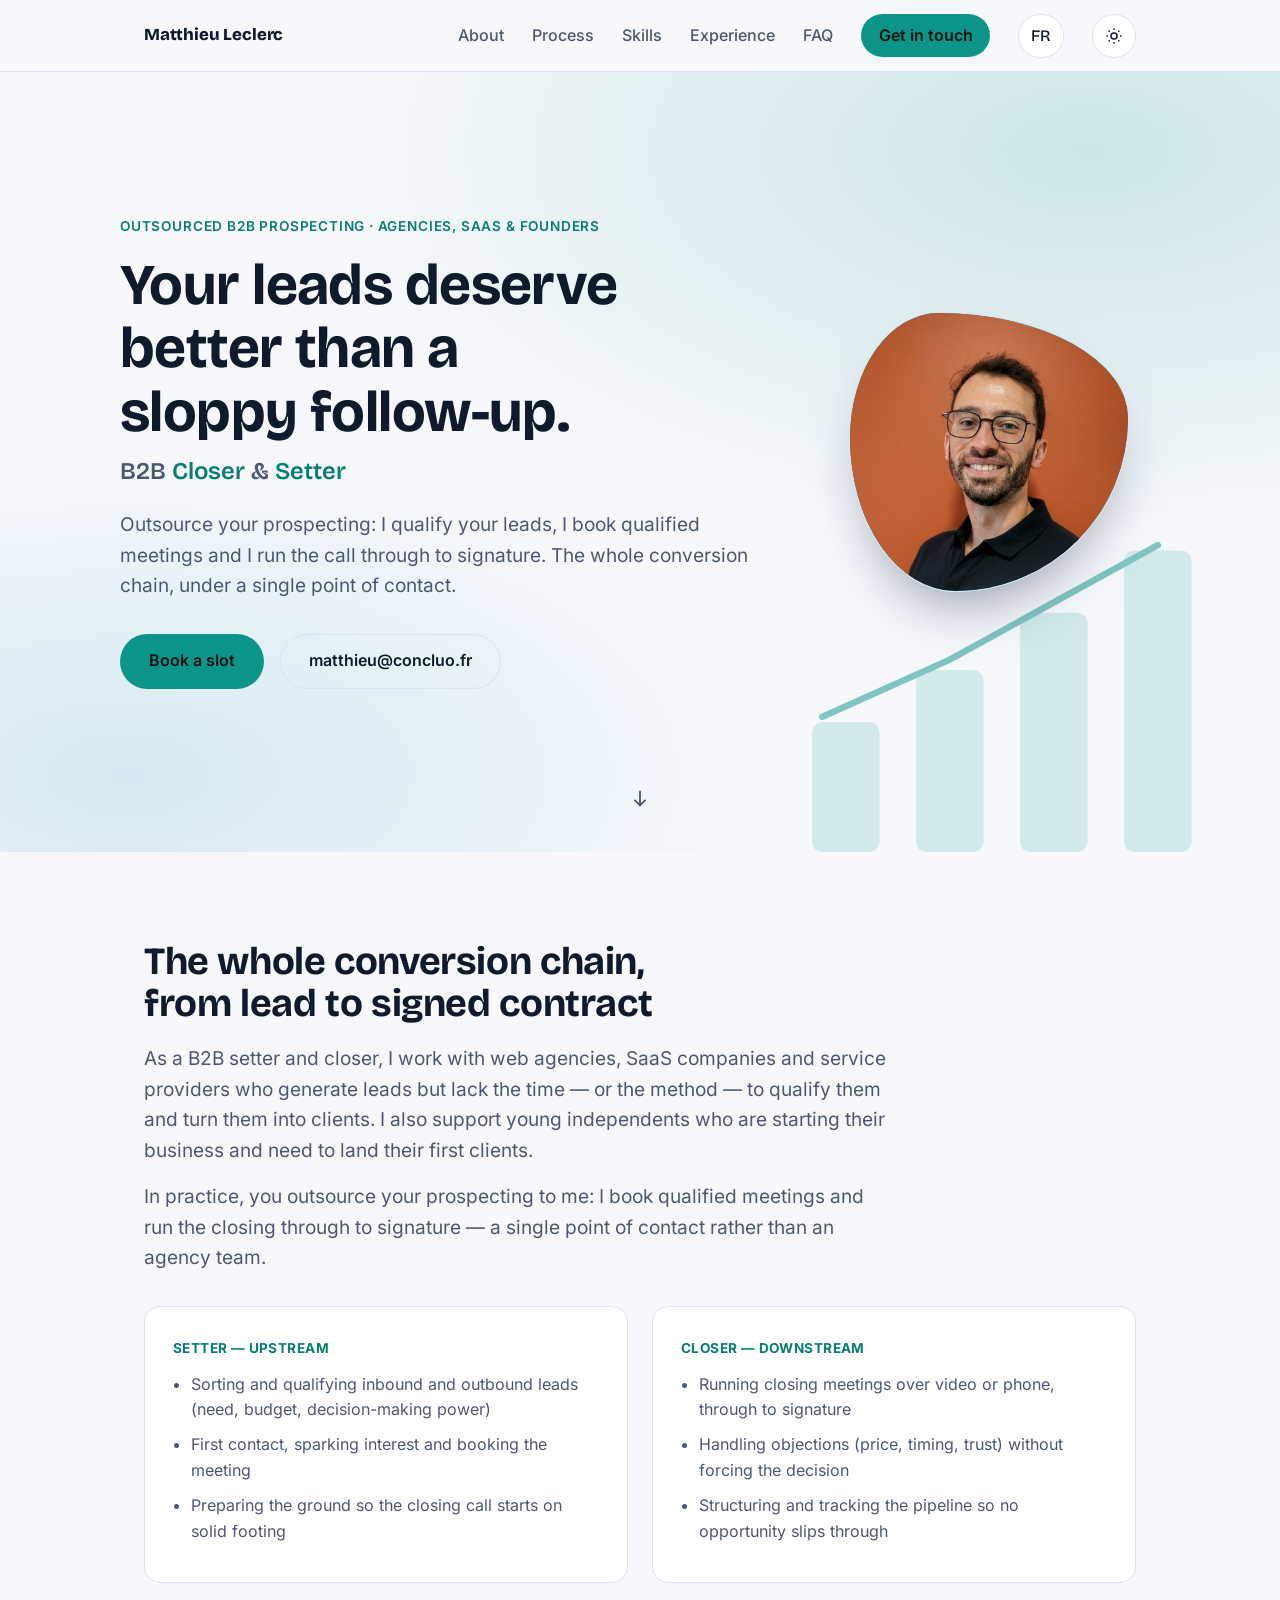
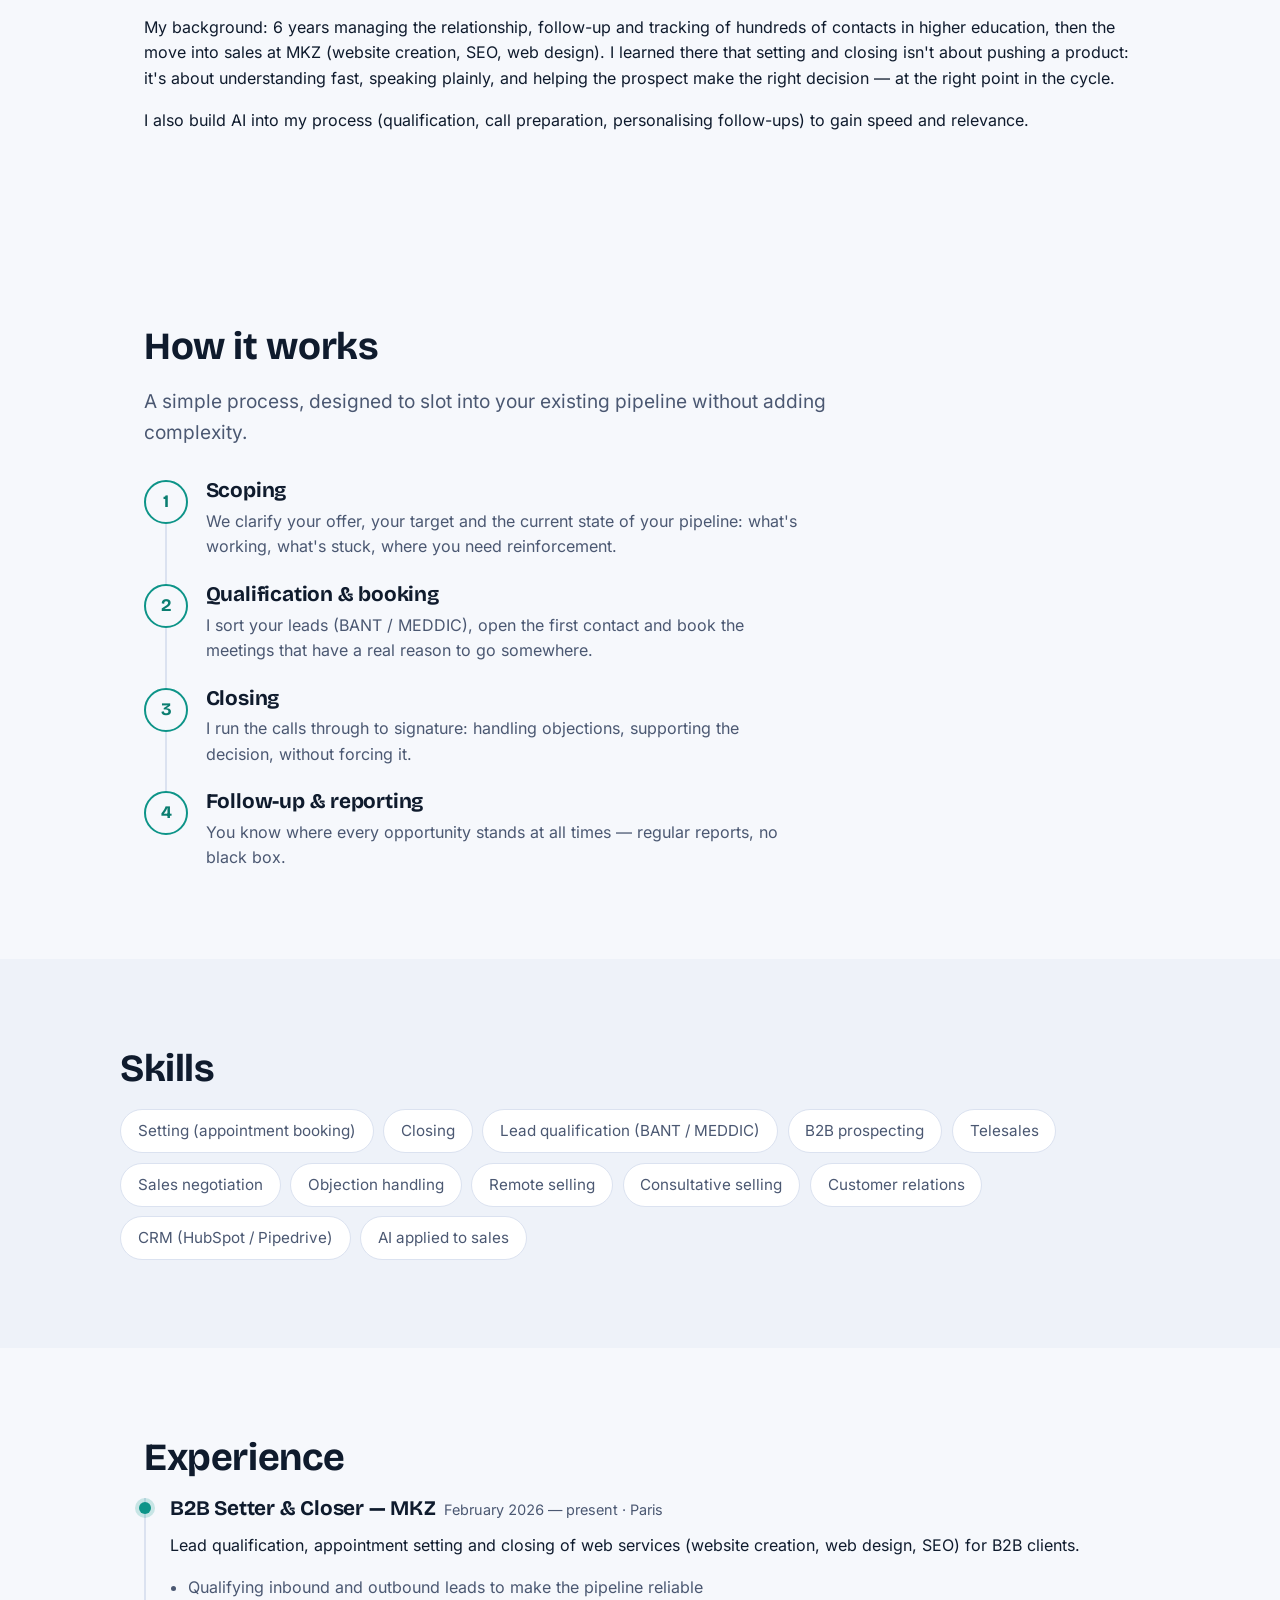
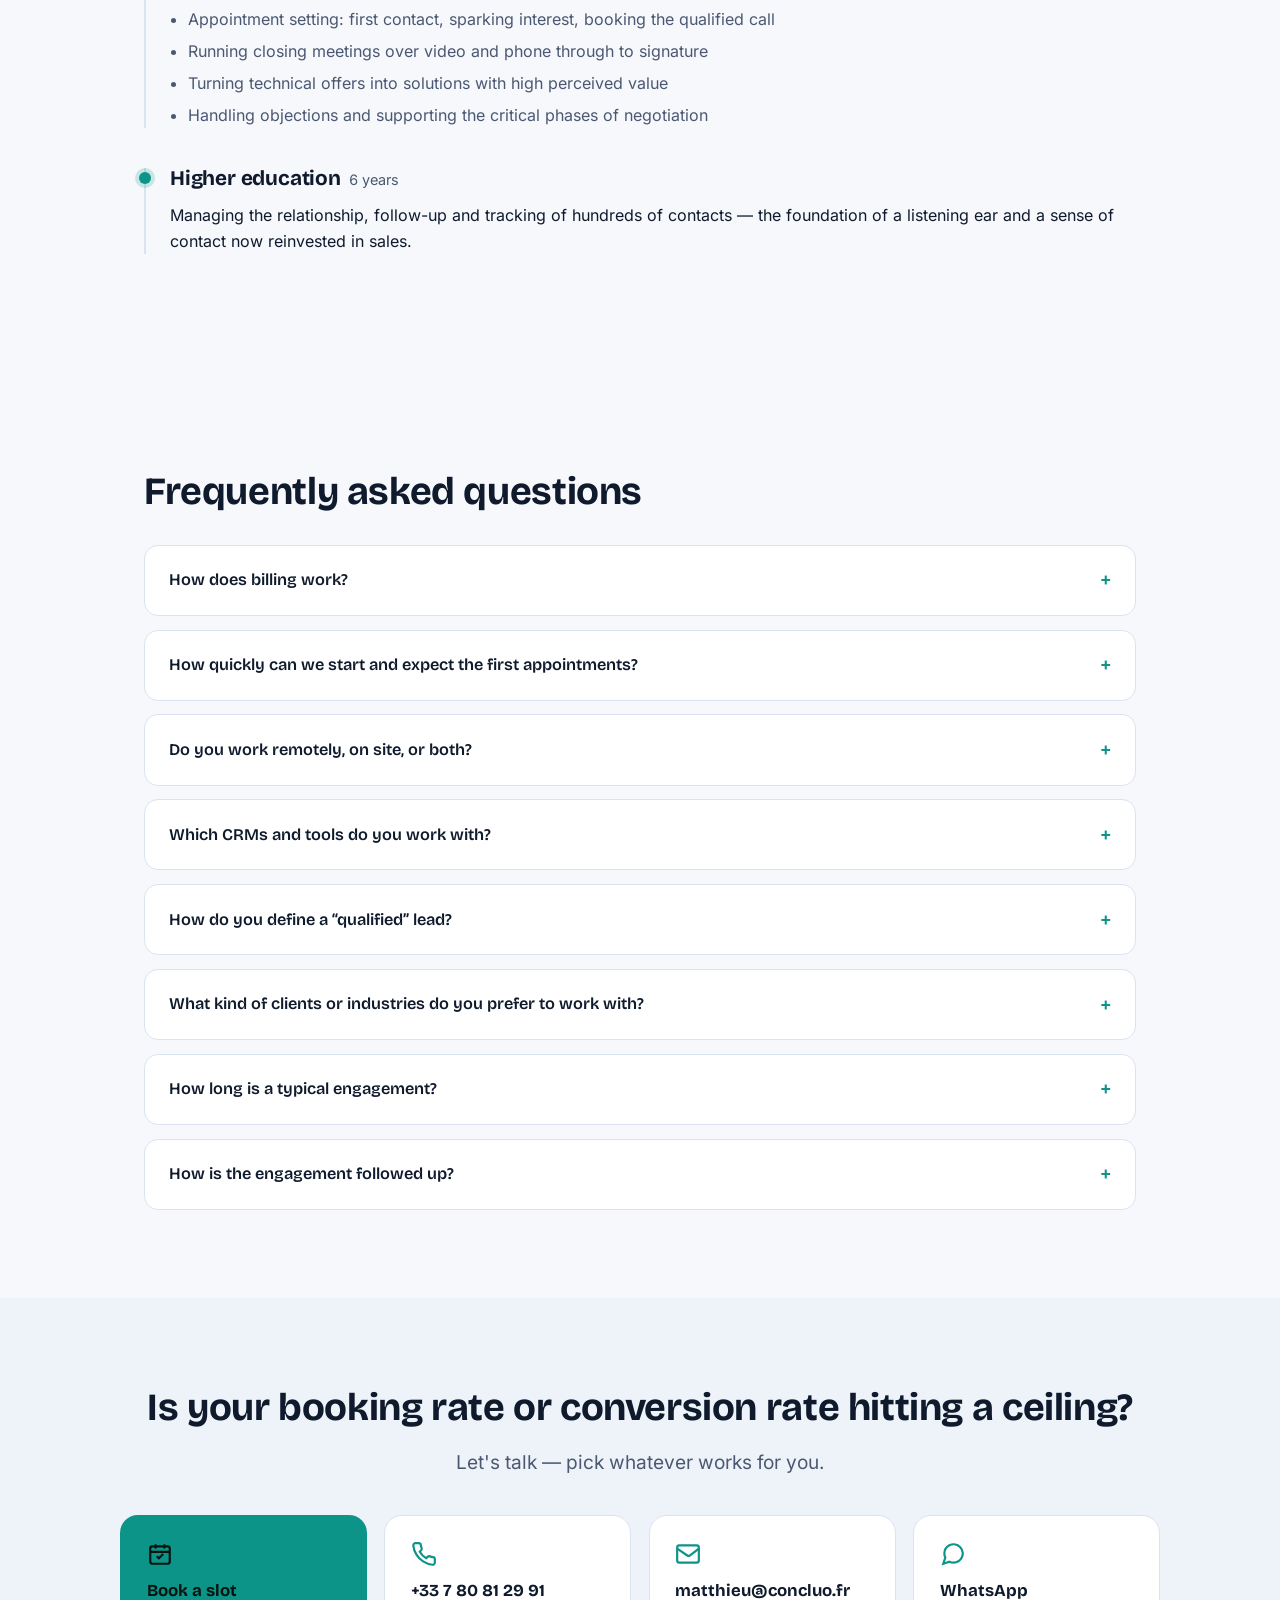
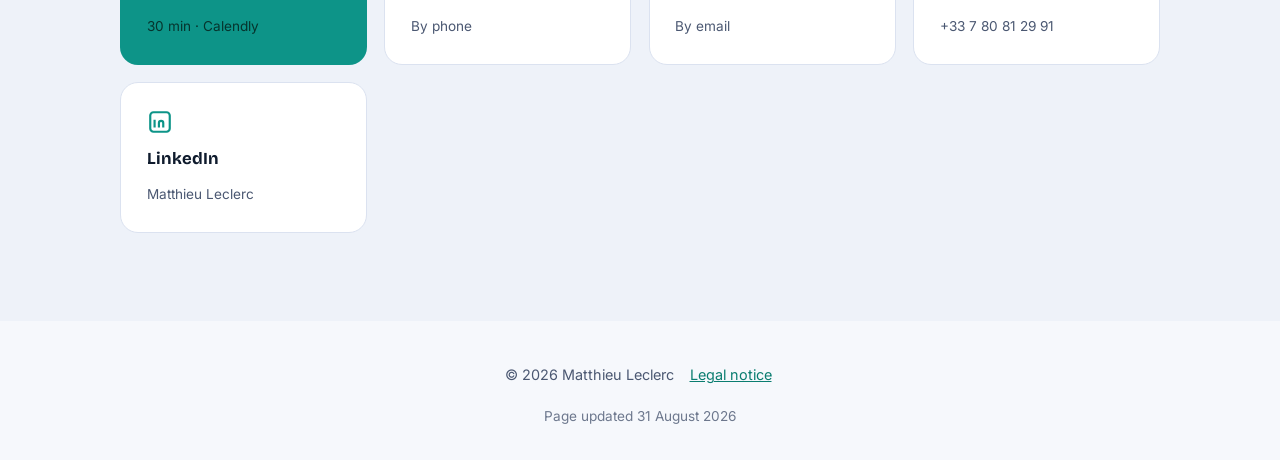
==== commit 29778e3e: "Adresse e-mail de contact : matthieu@concluo.fr Co-Authored-By: Claude Sonnet 5.5 <noreply@anthropic" ====
--- a/en/index.html
+++ b/en/index.html
@@ -10,22 +10,22 @@
 <meta property="og:type" content="website">
 <meta property="og:title" content="Matthieu Leclerc — B2B Closer & Setter">
 <meta property="og:description" content="I turn your qualified leads into signed clients. Web agencies, SaaS, B2B services.">
-<meta property="og:image" content="https://site-matthieu.mat-leclerc95.workers.dev/assets/og-image.png">
+<meta property="og:image" content="https://concluo.fr/assets/og-image.png">
 <meta property="og:image:width" content="1200">
 <meta property="og:image:height" content="630">
-<meta property="og:url" content="https://site-matthieu.mat-leclerc95.workers.dev/en/">
+<meta property="og:url" content="https://concluo.fr/en/">
 <meta property="og:locale" content="en_GB">
 <meta property="og:locale:alternate" content="fr_FR">
 <meta name="twitter:card" content="summary_large_image">
-<meta name="twitter:image" content="https://site-matthieu.mat-leclerc95.workers.dev/assets/og-image.png">
+<meta name="twitter:image" content="https://concluo.fr/assets/og-image.png">
 
 <meta name="theme-color" content="#f6f8fc" media="(prefers-color-scheme: light)">
 <meta name="theme-color" content="#0a1220" media="(prefers-color-scheme: dark)">
 
-<link rel="canonical" href="https://site-matthieu.mat-leclerc95.workers.dev/en/">
-<link rel="alternate" hreflang="fr" href="https://site-matthieu.mat-leclerc95.workers.dev/">
-<link rel="alternate" hreflang="en" href="https://site-matthieu.mat-leclerc95.workers.dev/en/">
-<link rel="alternate" hreflang="x-default" href="https://site-matthieu.mat-leclerc95.workers.dev/">
+<link rel="canonical" href="https://concluo.fr/en/">
+<link rel="alternate" hreflang="fr" href="https://concluo.fr/">
+<link rel="alternate" hreflang="en" href="https://concluo.fr/en/">
+<link rel="alternate" hreflang="x-default" href="https://concluo.fr/">
 
 <link rel="icon" type="image/svg+xml" href="data:image/svg+xml,%3Csvg xmlns='http://www.w3.org/2000/svg' viewBox='0 0 64 64'%3E%3Crect width='64' height='64' rx='14' fill='%230a1220'/%3E%3Ctext x='32' y='43' font-family='Arial,sans-serif' font-weight='800' font-size='28' fill='%2334d9b4' text-anchor='middle'%3EML%3C/text%3E%3C/svg%3E">
 <link rel="icon" type="image/png" sizes="32x32" href="../assets/favicon-32.png">
@@ -44,7 +44,7 @@
   "@type": "Person",
   "name": "Matthieu Leclerc",
   "jobTitle": "B2B Closer & Setter",
-  "email": "mailto:matthieu@mkz-consulting.fr",
+  "email": "mailto:matthieu@concluo.fr",
   "telephone": "+33780812991",
   "sameAs": ["https://www.linkedin.com/in/matthieu-leclerc-03a3b478/"],
   "worksFor": { "@type": "Organization", "name": "MKZ" },
@@ -105,8 +105,8 @@
   "@type": "ProfessionalService",
   "name": "Matthieu Leclerc — B2B Setting & Closing",
   "description": "Outsourced B2B prospecting through a single point of contact: lead qualification, qualified appointment setting and closing through to signature.",
-  "url": "https://site-matthieu.mat-leclerc95.workers.dev/en/",
-  "image": "https://site-matthieu.mat-leclerc95.workers.dev/assets/og-image.png",
+  "url": "https://concluo.fr/en/",
+  "image": "https://concluo.fr/assets/og-image.png",
   "priceRange": "€€",
   "areaServed": [
     { "@type": "AdministrativeArea", "name": "Île-de-France" },
@@ -117,7 +117,7 @@
     "@type": "Person",
     "name": "Matthieu Leclerc",
     "jobTitle": "B2B Closer & Setter",
-    "email": "mailto:matthieu@mkz-consulting.fr",
+    "email": "mailto:matthieu@concluo.fr",
     "telephone": "+33780812991",
     "sameAs": ["https://www.linkedin.com/in/matthieu-leclerc-03a3b478/"],
     "worksFor": { "@type": "Organization", "name": "MKZ Consulting", "url": "https://mkz-consulting.fr" }
@@ -137,11 +137,11 @@
 {
   "@context": "https://schema.org",
   "@type": "WebPage",
-  "url": "https://site-matthieu.mat-leclerc95.workers.dev/en/",
+  "url": "https://concluo.fr/en/",
   "name": "Outsourced B2B prospecting — Matthieu Leclerc, Closer & Setter",
   "inLanguage": "en",
-  "dateModified": "2026-08-31",
-  "primaryImageOfPage": "https://site-matthieu.mat-leclerc95.workers.dev/assets/og-image.png"
+  "dateModified": "2026-09-09",
+  "primaryImageOfPage": "https://concluo.fr/assets/og-image.png"
 }
 </script>
 </head>
@@ -201,7 +201,7 @@
         </p>
         <div class="hero-actions">
           <a href="https://calendly.com/matthieu-mkz-consulting/30min" class="btn btn-primary" target="_blank" rel="noopener">Book a slot</a>
-          <a href="mailto:matthieu@mkz-consulting.fr" class="btn btn-ghost">matthieu@mkz-consulting.fr</a>
+          <a href="mailto:matthieu@concluo.fr" class="btn btn-ghost">matthieu@concluo.fr</a>
         </div>
       </div>
 
@@ -402,9 +402,9 @@
         <span class="contact-label">+33 7 80 81 29 91</span>
         <span class="contact-value">By phone</span>
       </a>
-      <a href="mailto:matthieu@mkz-consulting.fr" class="contact-card">
+      <a href="mailto:matthieu@concluo.fr" class="contact-card">
         <svg class="contact-icon" viewBox="0 0 24 24" fill="none" stroke="currentColor" stroke-width="2"><rect x="2" y="4" width="20" height="16" rx="2"/><path d="m2 7 9.4 6.4a2 2 0 0 0 2.2 0L22 7"/></svg>
-        <span class="contact-label">matthieu@mkz-consulting.fr</span>
+        <span class="contact-label">matthieu@concluo.fr</span>
         <span class="contact-value">By email</span>
       </a>
       <a href="https://wa.me/33780812991" class="contact-card" target="_blank" rel="noopener">
@@ -425,7 +425,7 @@
 <footer class="footer">
   <p>
     <span>&copy; 2026 Matthieu Leclerc</span>
-    <a href="legal-notice.html">Legal notice</a>
+    <a href="/en/legal-notice">Legal notice</a>
     <time class="footer-updated" datetime="2026-08-31">Page updated 31 August 2026</time>
   </p>
 </footer>
